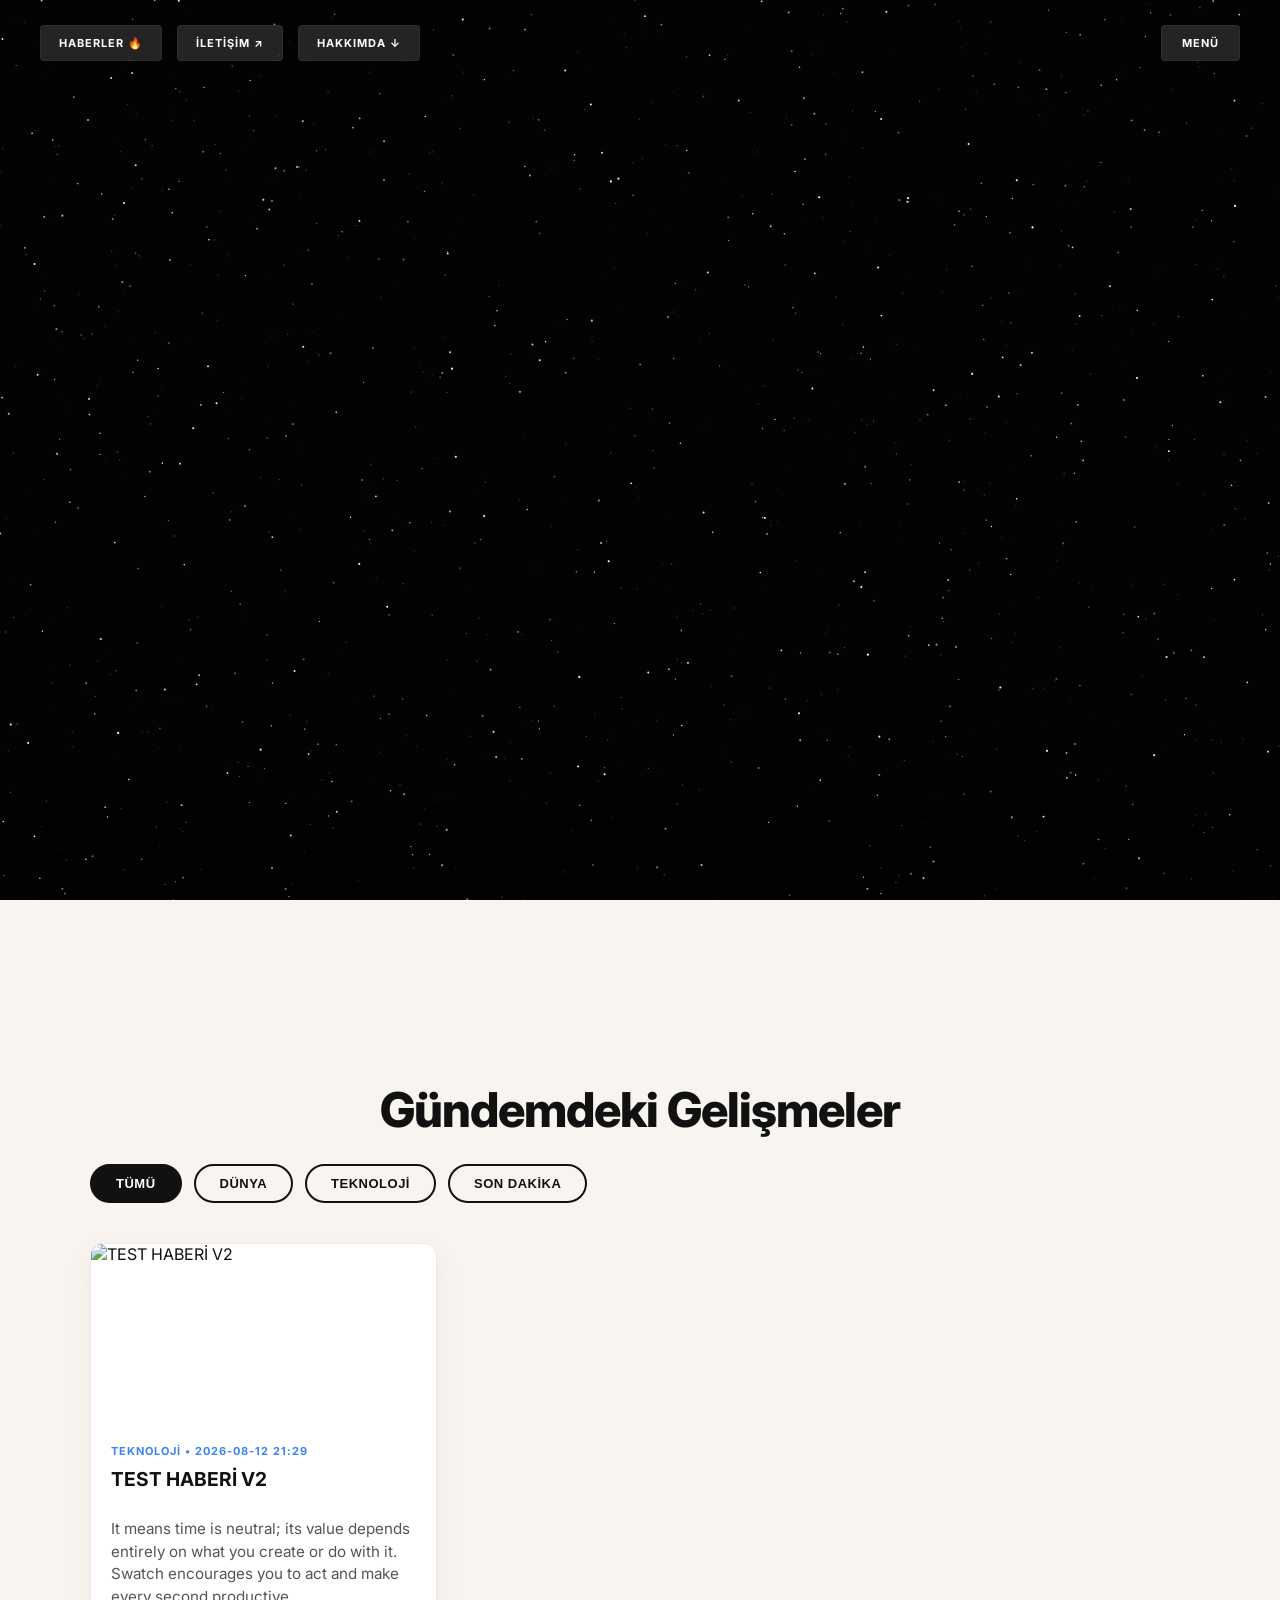
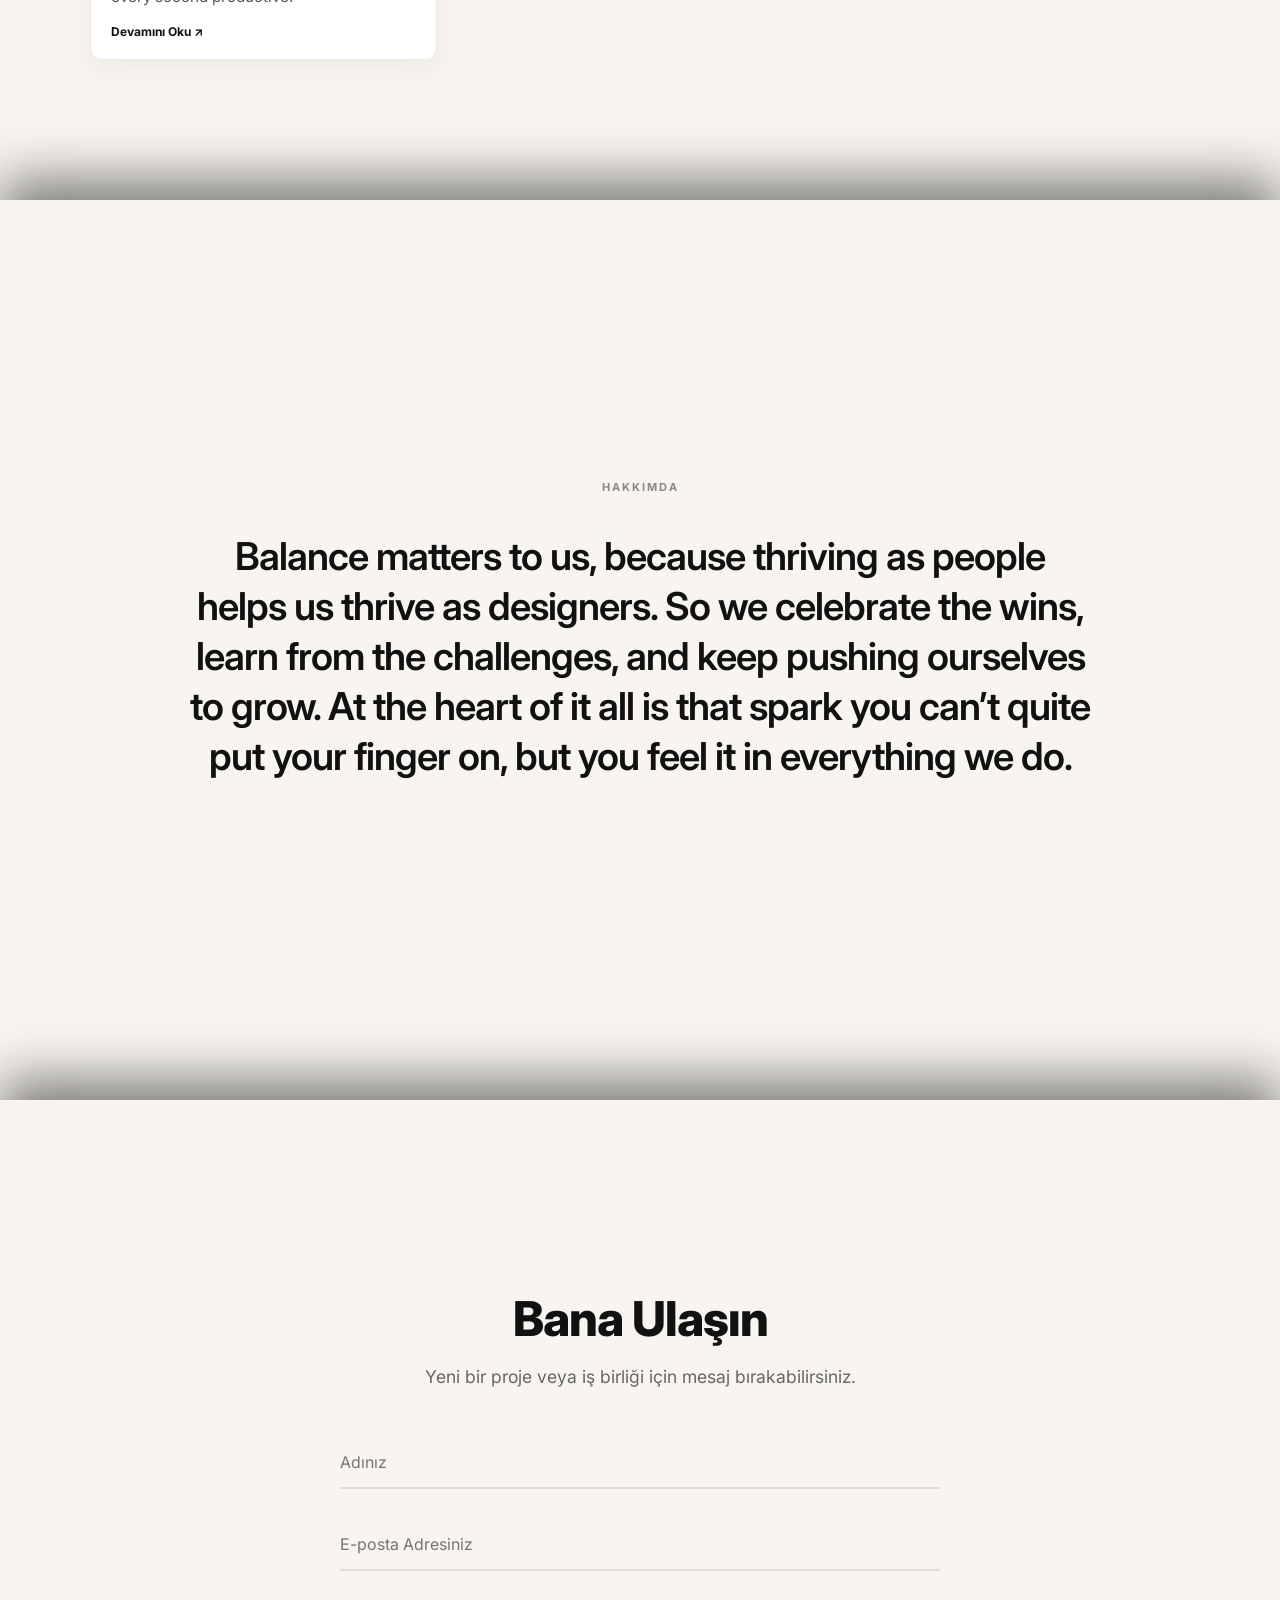
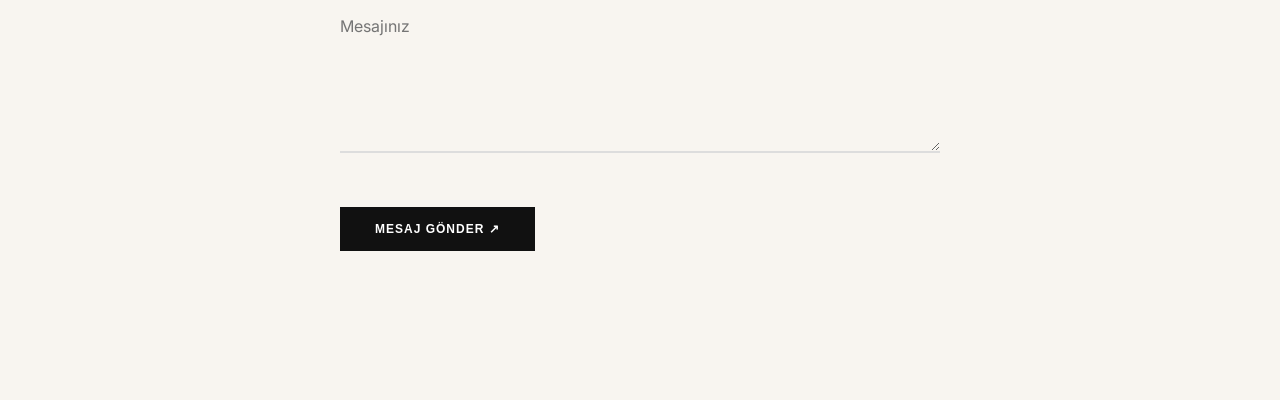
==== index.html @ 40618ddd "Telif hakki korumasi icin haber gosterimi snippet modeline cevrildi, AI kaldirildi." ====
<!DOCTYPE html>
<html lang="tr">
<link rel="icon" type="image/png" href="favicon.png">


<head>
<!-- Google tag (gtag.js) -->
<script async src="https://www.googletagmanager.com/gtag/js?id=G-9P40G1ZW92"></script>
<script>
  window.dataLayer = window.dataLayer || [];
  function gtag(){dataLayer.push(arguments);}
  gtag('js', new Date());

  gtag('config', 'G-9P40G1ZW92');
</script>
    <meta charset="UTF-8">
    <meta name="viewport" content="width=device-width, initial-scale=1.0">
    <title>Yusuf Emir - Web Geliştirici</title>
    <link rel="stylesheet" href="style.css">
</head>

<body>
    <header class="main-header">
        <div class="header-left">
            <a href="#news" class="header-btn">HABERLER 🔥</a>
            <a href="#contact" class="header-btn">İLETİŞİM ↗</a>
            <a href="#about" class="header-btn">HAKKIMDA ↓</a>
        </div>
        <div class="header-right">
            <div class="menu-card">
                <span>MENÜ</span>

            </div>
        </div>
    </header>


    <section class="hero-spacer"></section>


    <section class="cream-screen" id="news">
        <div class="news-container">
            <h2 class="section-title">Gündemdeki Gelişmeler</h2>
            
            <div class="category-filters" id="categoryFilters">
                <button class="cat-btn active" data-cat="Tümü">Tümü</button>
                <button class="cat-btn" data-cat="Dünya">Dünya</button>
                <button class="cat-btn" data-cat="Teknoloji">Teknoloji</button>
                <button class="cat-btn" data-cat="Son dakika">Son dakika</button>
            </div>

            <div id="newsGrid" class="news-grid">
                <!-- Haberler Dinamik Olarak news.json İçinden Yüklenecek -->
            </div>
        </div>
    </section>


    <section class="cream-screen" id="about">
        <div class="about-container">
            <span class="about-label">HAKKIMDA</span>
            <p class="about-text">
                Balance matters to us, because thriving as people helps us thrive as designers.
                So we celebrate the wins, learn from the challenges, and keep pushing ourselves to grow.
                At the heart of it all is that spark you can’t quite put your finger on,
                but you feel it in everything we do.
            </p>
        </div>
    </section>


    <section class="cream-screen" id="contact">
        <div class="contact-container">
            <h2 class="section-title">Bana Ulaşın</h2>
            <p class="section-subtitle">Yeni bir proje veya iş birliği için mesaj bırakabilirsiniz.</p>

            <form action="https://formspree.io/f/xlgawvkw" method="POST" class="contact-form">
                <div class="form-group">
                    <input type="text" name="name" required placeholder="Adınız">
                </div>
                <div class="form-group">
                    <input type="email" name="email" required placeholder="E-posta Adresiniz">
                </div>
                <div class="form-group">
                    <textarea name="message" required placeholder="Mesajınız"></textarea>
                </div>
                <button type="submit" class="submit-btn">MESAJ GÖNDER ↗</button>
            </form>
        </div>
    </section>


    <canvas id="particleCanvas"></canvas>
    <script src="script.js"></script>
</body>

</html>
---- style.css ----
@import url('https://fonts.googleapis.com/css2?family=Inter:wght@300;400;500;600;700&display=swap');

html {
    scroll-behavior: smooth;
}

body {
    margin: 0;
    background: #030303;
    font-family: 'Inter', sans-serif;
    color: #fff;
    overflow-x: hidden;
}

#particleCanvas {
    position: fixed;
    top: 0;
    left: 0;
    width: 100vw;
    height: 100vh;
    z-index: -1;
    pointer-events: none;
}


.main-header {
    position: fixed;
    top: 25px;
    left: 0;
    width: 100%;
    display: flex;
    justify-content: space-between;
    align-items: flex-start;
    padding: 0 40px;
    box-sizing: border-box;
    z-index: 1000;
}

.header-left,
.header-right {
    display: flex;
    gap: 15px;
}

.header-btn,
.menu-card {
    background: rgba(45, 45, 45, 0.8);

    backdrop-filter: blur(8px);
    -webkit-backdrop-filter: blur(8px);
    color: #ffffff;
    text-decoration: none;
    font-size: 11px;
    font-weight: 700;
    letter-spacing: 1px;
    padding: 10px 18px;
    border-radius: 4px;

    transition: all 0.3s ease;
    display: flex;
    align-items: center;
    border: 1px solid rgba(255, 255, 255, 0.05);
}

.header-btn:hover,
.menu-card:hover {
    background: rgba(65, 65, 65, 0.9);
    transform: translateY(-2px);
}

.menu-card {
    padding: 10px 20px;
    gap: 15px;
    cursor: pointer;
}

.menu-line {
    width: 30px;
    height: 1px;
    background: rgba(255, 255, 255, 0.3);
}

.logo-text {
    font-weight: 900;
    letter-spacing: 0;
}


@media (max-width: 768px) {
    .main-header {
        padding: 0 20px;
        top: 15px;
    }

    .header-btn {
        padding: 8px 12px;
        font-size: 10px;
    }

    .menu-card {
        padding: 8px 15px;
    }

    .menu-line {
        width: 15px;
    }
}


.hero-spacer {
    height: 100vh;

    width: 100%;
    pointer-events: none;

}

.cream-screen {
    background: #f8f5f0;

    min-height: 100vh;
    width: 100%;
    position: relative;
    z-index: 10;

    box-shadow: 0 -20px 50px rgba(0, 0, 0, 0.5);

    padding: 120px 50px;
    box-sizing: border-box;
    color: #111;
    display: flex;
    flex-direction: column;
    justify-content: center;
    align-items: center;
    text-align: center;
}


.about-container {
    max-width: 900px;
}

.about-label {
    display: block;
    font-size: 11px;
    font-weight: 700;
    letter-spacing: 2px;
    color: #888;
    margin-bottom: 30px;
}

.about-text {
    font-size: 2.4rem;
    font-weight: 600;
    line-height: 1.3;
    color: #111;
    letter-spacing: -1px;
}

.contact-container {
    width: 100%;
    max-width: 600px;
}

.section-title {
    font-size: 3rem;
    font-weight: 800;
    margin-bottom: 10px;
    letter-spacing: -1px;
}

.section-subtitle {
    font-size: 1.1rem;
    color: #666;
    margin-bottom: 50px;
}

.contact-form {
    display: flex;
    flex-direction: column;
    gap: 30px;
}

.form-group {
    width: 100%;
}

.contact-form input,
.contact-form textarea {
    width: 100%;
    padding: 15px 0;
    background: transparent;
    border: none;
    border-bottom: 2px solid #ddd;
    font-family: inherit;
    font-size: 1rem;
    color: #111;
    outline: none;
    transition: border-color 0.3s ease;
}

.contact-form input:focus,
.contact-form textarea:focus {
    border-bottom-color: #3b82f6;
}

.contact-form textarea {
    min-height: 120px;
    resize: vertical;
}

.submit-btn {
    align-self: flex-start;
    background: #111;
    color: #fff;
    border: none;
    padding: 15px 35px;
    font-size: 12px;
    font-weight: 700;
    letter-spacing: 1px;
    cursor: pointer;
    transition: all 0.3s ease;
    margin-top: 20px;
}

.submit-btn:hover {
    background: #3b82f6;
    transform: translateY(-3px);
    box-shadow: 0 10px 20px rgba(59, 130, 246, 0.2);
}

/* Haberler Alanı Stilleri */
.news-container {
    width: 100%;
    max-width: 1100px;
    margin: 0 auto;
}

/* Kategori Filtreleri */
.category-filters {
    display: flex;
    gap: 12px;
    margin-top: 25px;
    flex-wrap: wrap;
}

.cat-btn {
    background: transparent;
    border: 2px solid #111;
    color: #111;
    padding: 10px 24px;
    border-radius: 30px;
    font-size: 13px;
    font-weight: 700;
    cursor: pointer;
    transition: all 0.3s ease;
    text-transform: uppercase;
    letter-spacing: 0.5px;
}

.cat-btn:hover,
.cat-btn.active {
    background: #111;
    color: #fff;
}

.news-grid {
    display: grid;
    grid-template-columns: repeat(auto-fill, minmax(300px, 1fr));
    gap: 30px;
    margin-top: 40px;
    text-align: left;
}

.news-card {
    background: #ffffff;
    border-radius: 12px;
    overflow: hidden;
    box-shadow: 0 10px 30px rgba(0,0,0,0.05);
    transition: transform 0.3s ease, box-shadow 0.3s ease;
    cursor: pointer;
    display: flex;
    flex-direction: column;
    border: 1px solid #eaeaea;
}

.news-card:hover {
    transform: translateY(-5px);
    box-shadow: 0 15px 35px rgba(0,0,0,0.1);
}

.news-image {
    width: 100%;
    height: 180px;
    object-fit: cover;
}

.news-body {
    padding: 20px;
    display: flex;
    flex-direction: column;
    flex-grow: 1;
}

.news-date {
    font-size: 11px;
    color: #3b82f6;
    font-weight: 700;
    margin-bottom: 8px;
    text-transform: uppercase;
    letter-spacing: 1px;
}

.news-title {
    font-size: 1.2rem;
    font-weight: 700;
    color: #111;
    margin: 0 0 10px 0;
    line-height: 1.4;
}

.news-summary {
    font-size: 0.95rem;
    color: #555;
    line-height: 1.5;
    margin-bottom: 15px;
    flex-grow: 1;
}

.news-read-more {
    font-size: 12px;
    font-weight: 700;
    color: #111;
    text-decoration: none;
    display: inline-flex;
    align-items: center;
    gap: 5px;
}

/* Modal Stilleri */
.news-modal {
    display: none;
    position: fixed;
    z-index: 2000;
    left: 0;
    top: 0;
    width: 100%;
    height: 100%;
    background-color: rgba(0,0,0,0.7);
    backdrop-filter: blur(5px);
    justify-content: center;
    align-items: center;
    padding: 20px;
    box-sizing: border-box;
}

.news-modal-content {
    background: #fff;
    border-radius: 16px;
    max-width: 700px;
    width: 100%;
    max-height: 90vh;
    overflow-y: auto;
    position: relative;
    box-shadow: 0 25px 50px rgba(0,0,0,0.25);
    color: #111;
    text-align: left;
}

.close-modal {
    position: absolute;
    top: 15px;
    right: 20px;
    font-size: 28px;
    font-weight: bold;
    color: #fff;
    background: rgba(0,0,0,0.5);
    width: 36px;
    height: 36px;
    border-radius: 50%;
    display: flex;
    align-items: center;
    justify-content: center;
    cursor: pointer;
    z-index: 10;
    transition: background 0.2s ease;
}

.close-modal:hover {
    background: rgba(0,0,0,0.8);
}

.modal-img {
    width: 100%;
    height: 300px;
    object-fit: cover;
}

.modal-body {
    padding: 30px;
}

.modal-title {
    font-size: 1.8rem;
    font-weight: 800;
    margin: 10px 0 20px 0;
    line-height: 1.3;
}

.modal-text {
    font-size: 1.05rem;
    line-height: 1.7;
    color: #333;
    white-space: pre-line;
}

@media (max-width: 768px) {
    .section-title {
        font-size: 2rem;
    }

    .cream-screen {
        padding: 60px 25px;
    }
    
    .news-grid {
        grid-template-columns: 1fr;
    }
}
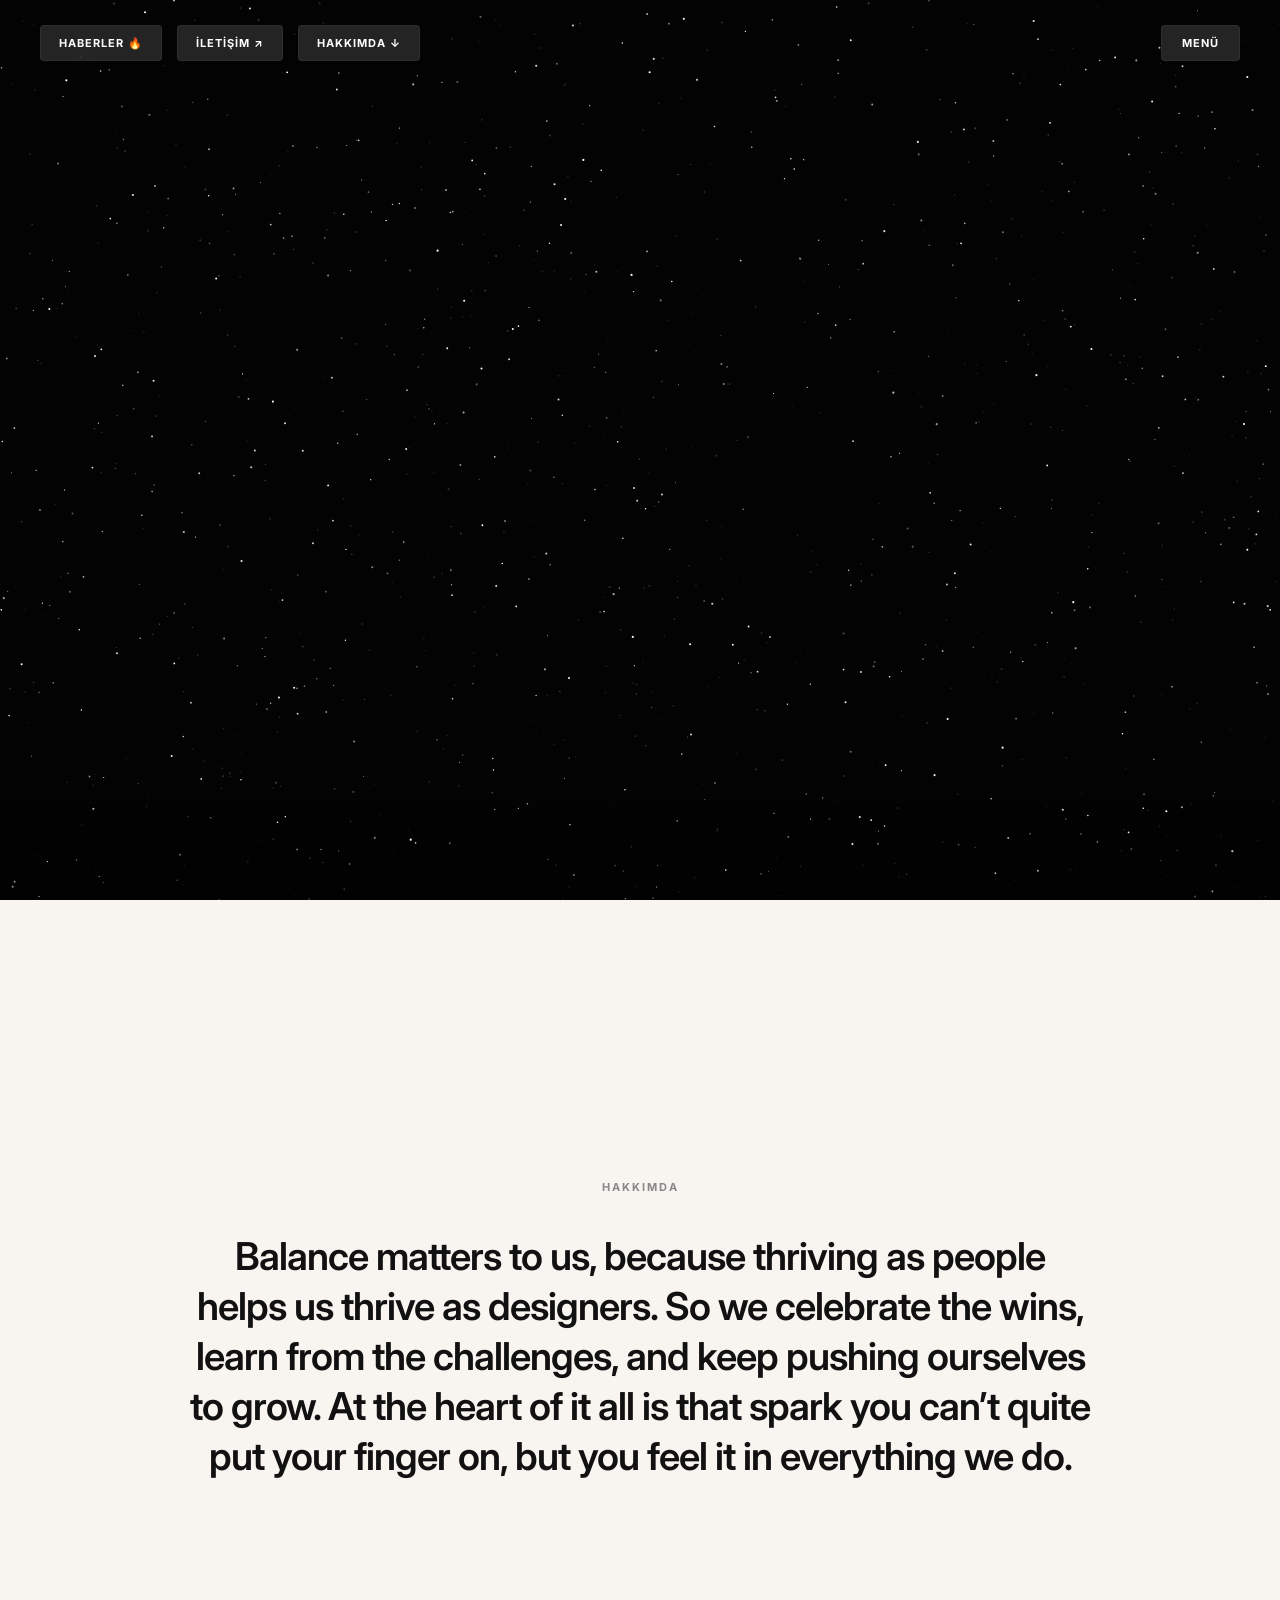
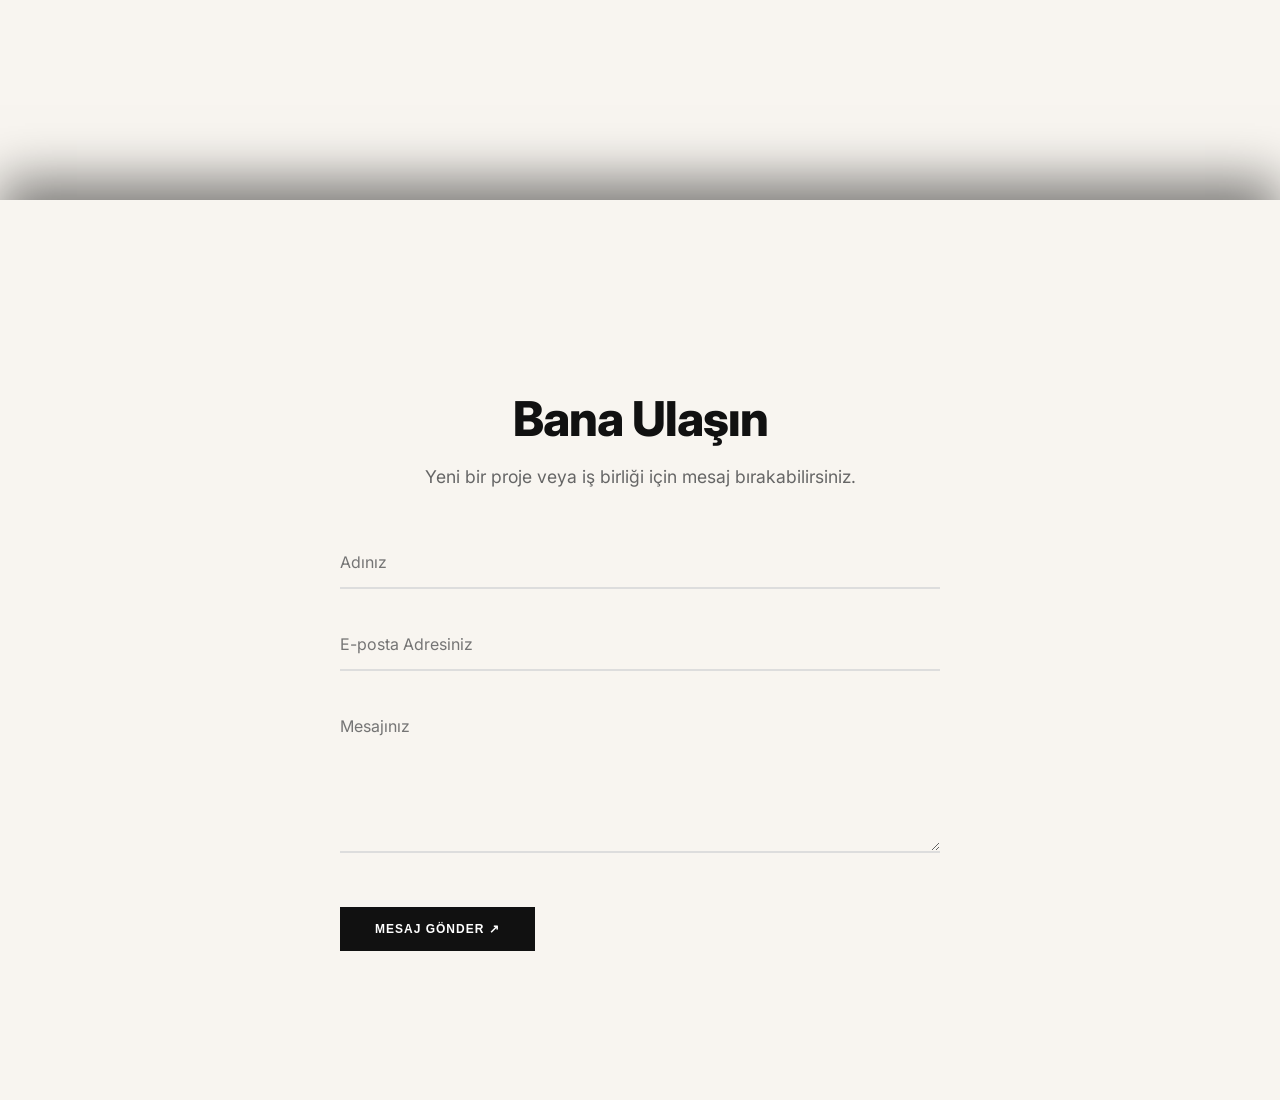
==== commit 4c0c2d39: "Haberler sekmesi ayri bir HTML sayfasina (haberler.html) tasindi" ====
--- a/index.html
+++ b/index.html
@@ -22,7 +22,7 @@
 <body>
     <header class="main-header">
         <div class="header-left">
-            <a href="#news" class="header-btn">HABERLER 🔥</a>
+            <a href="haberler.html" class="header-btn">HABERLER 🔥</a>
             <a href="#contact" class="header-btn">İLETİŞİM ↗</a>
             <a href="#about" class="header-btn">HAKKIMDA ↓</a>
         </div>
@@ -37,23 +37,6 @@
 
     <section class="hero-spacer"></section>
 
-
-    <section class="cream-screen" id="news">
-        <div class="news-container">
-            <h2 class="section-title">Gündemdeki Gelişmeler</h2>
-            
-            <div class="category-filters" id="categoryFilters">
-                <button class="cat-btn active" data-cat="Tümü">Tümü</button>
-                <button class="cat-btn" data-cat="Dünya">Dünya</button>
-                <button class="cat-btn" data-cat="Teknoloji">Teknoloji</button>
-                <button class="cat-btn" data-cat="Son dakika">Son dakika</button>
-            </div>
-
-            <div id="newsGrid" class="news-grid">
-                <!-- Haberler Dinamik Olarak news.json İçinden Yüklenecek -->
-            </div>
-        </div>
-    </section>
 
 
     <section class="cream-screen" id="about">
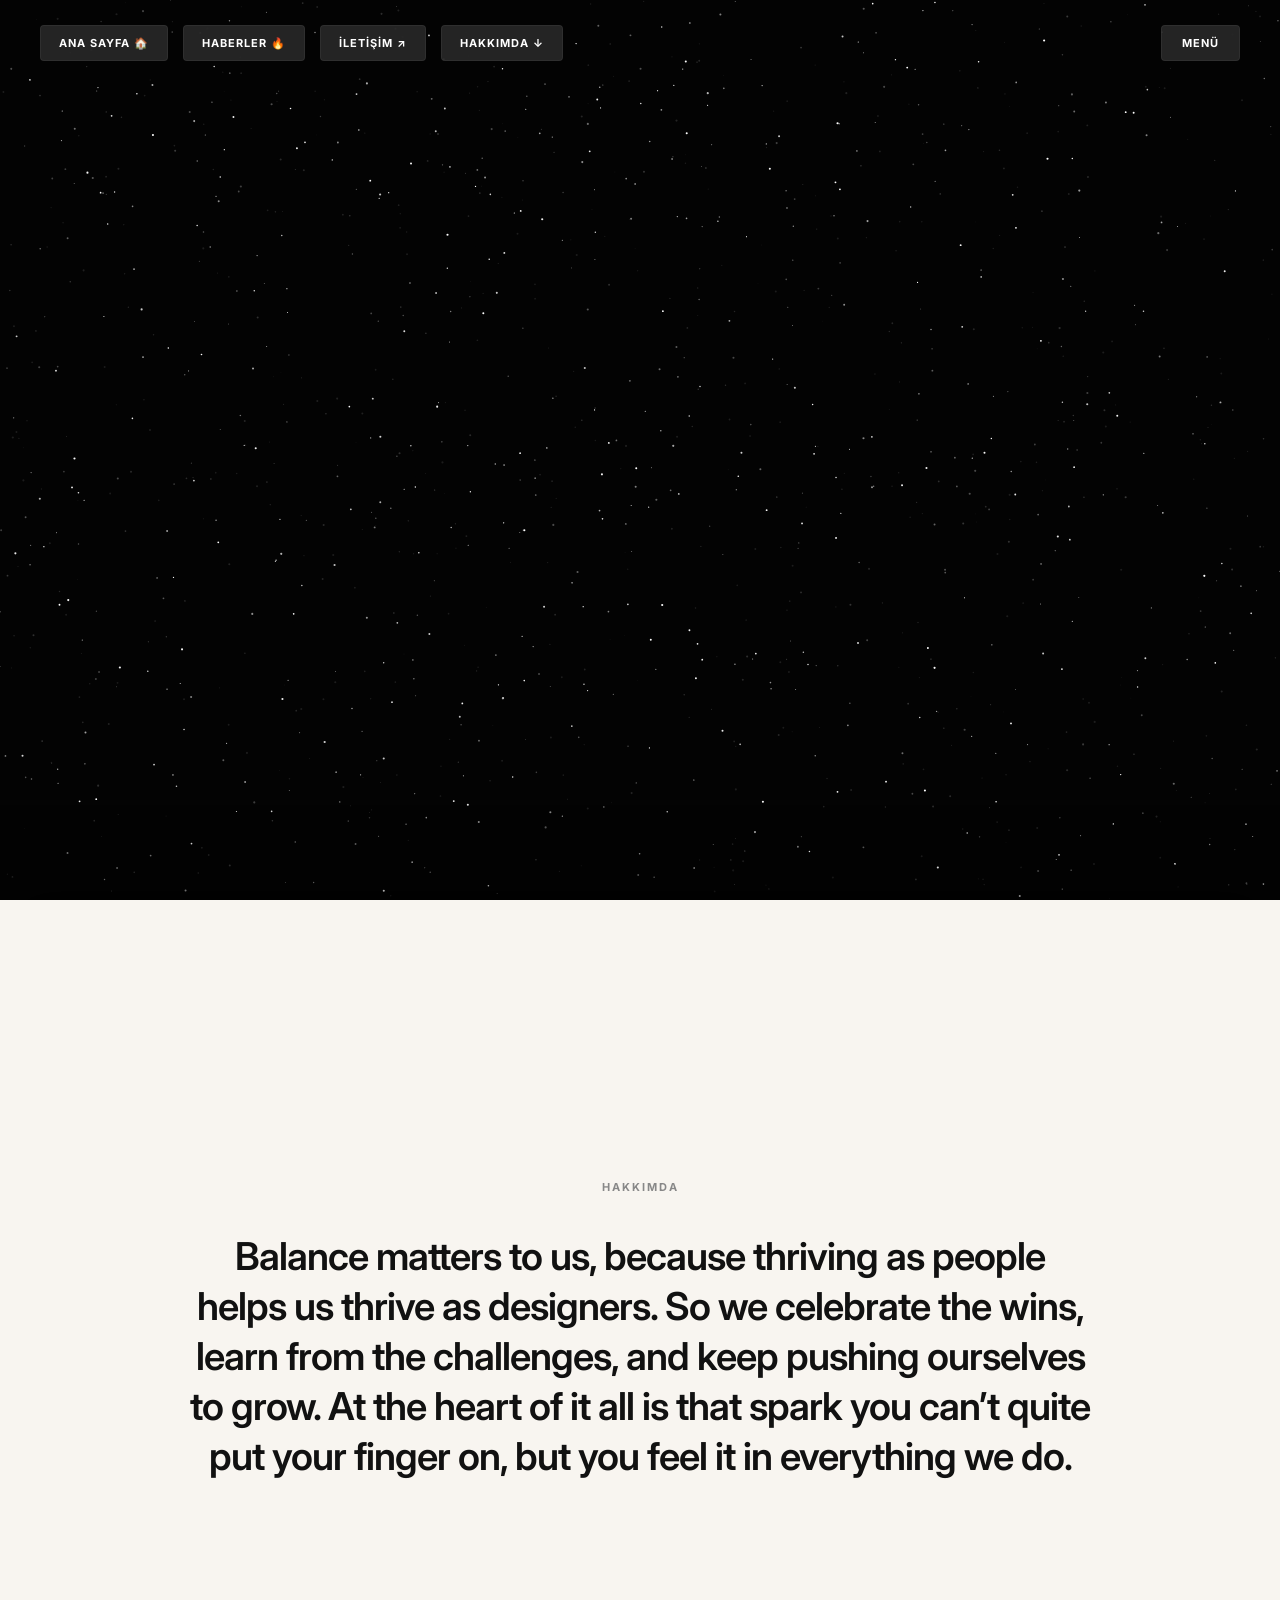
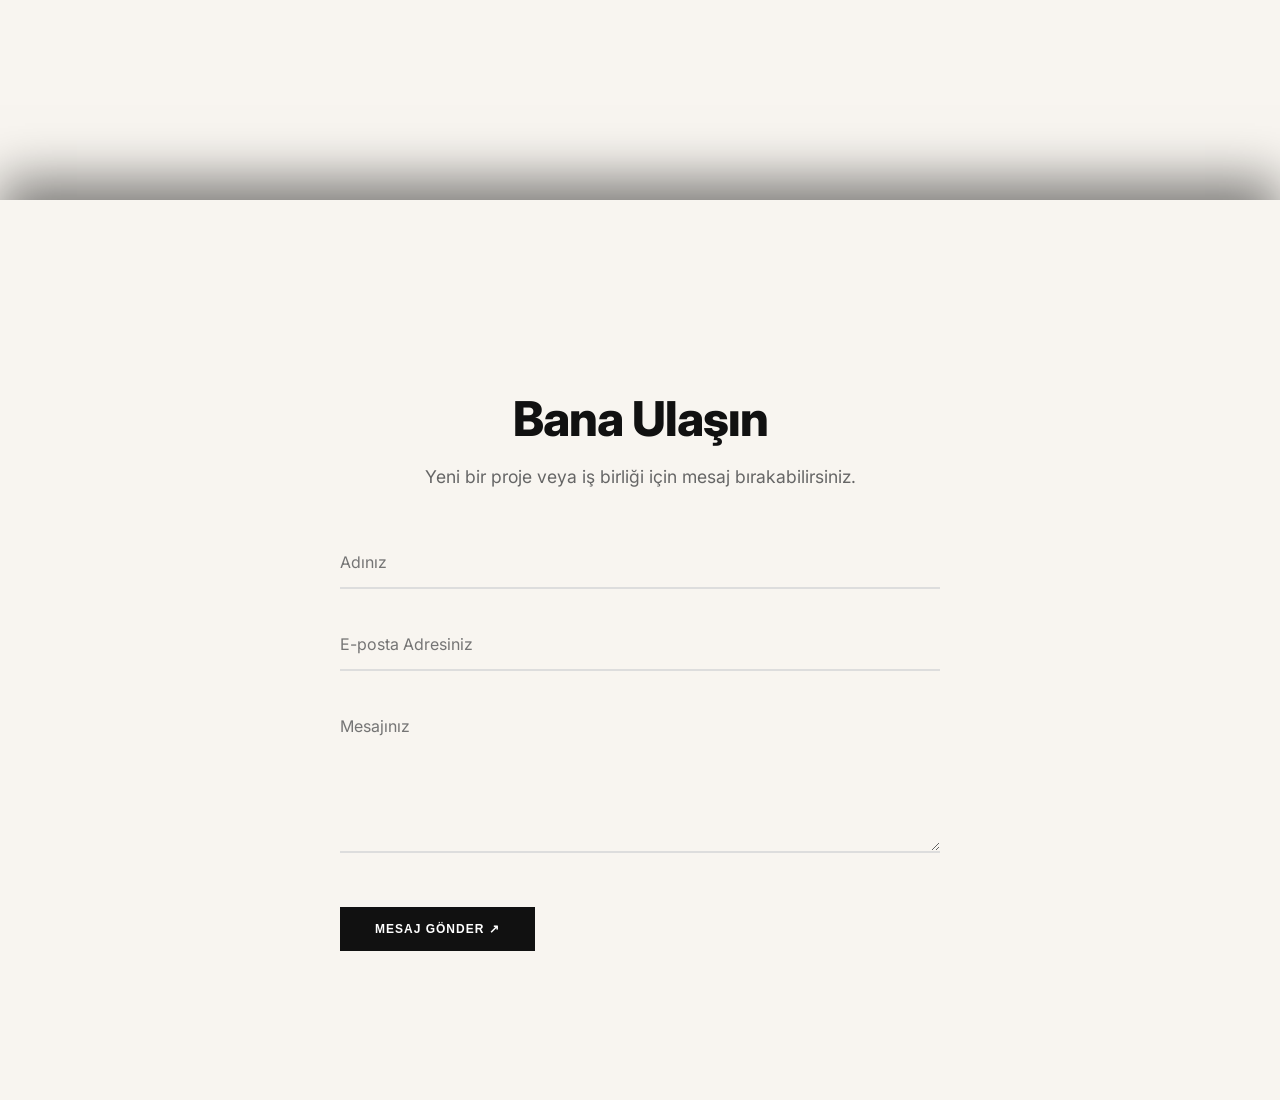
==== commit 5b18b774: "Her iki sayfaya da (Ana Sayfa ve Haberler) tam menu eklendi, boylece menuler ayni kalacak" ====
--- a/index.html
+++ b/index.html
@@ -22,6 +22,7 @@
 <body>
     <header class="main-header">
         <div class="header-left">
+            <a href="index.html" class="header-btn">ANA SAYFA 🏠</a>
             <a href="haberler.html" class="header-btn">HABERLER 🔥</a>
             <a href="#contact" class="header-btn">İLETİŞİM ↗</a>
             <a href="#about" class="header-btn">HAKKIMDA ↓</a>
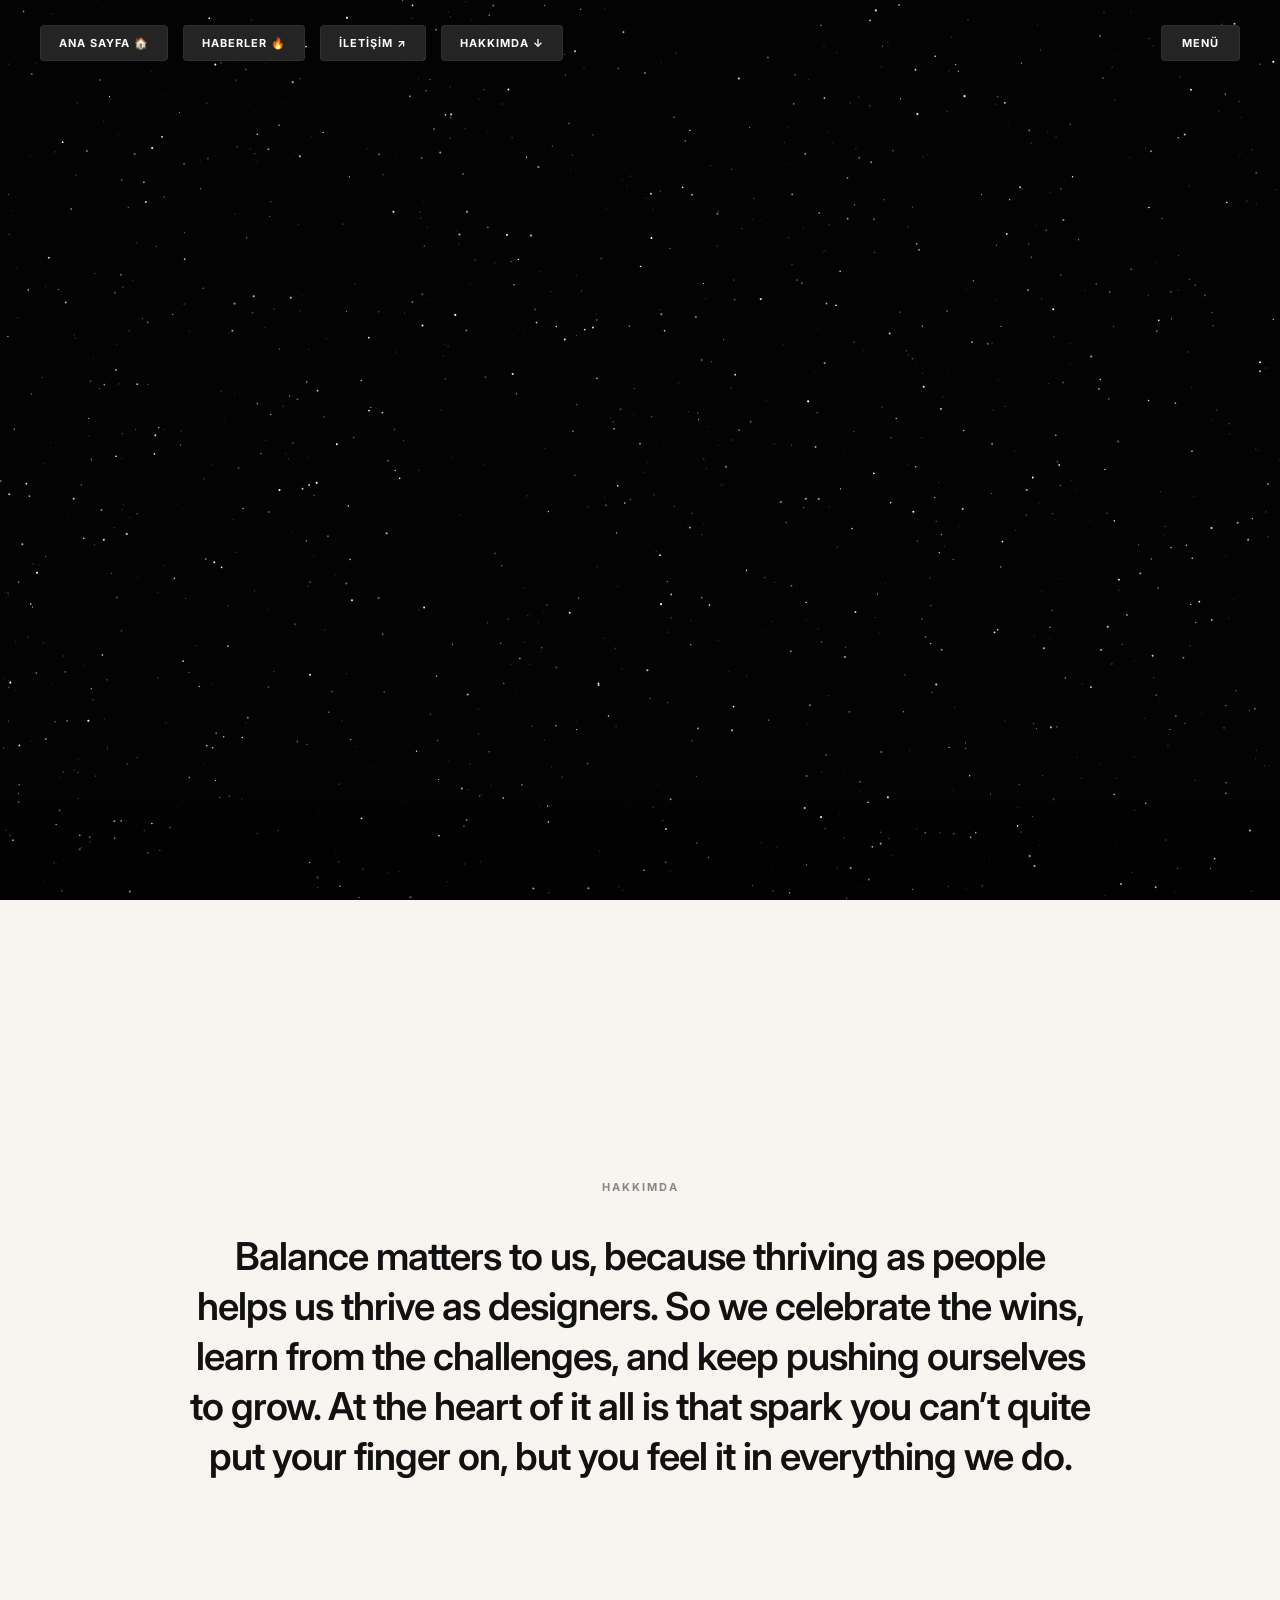
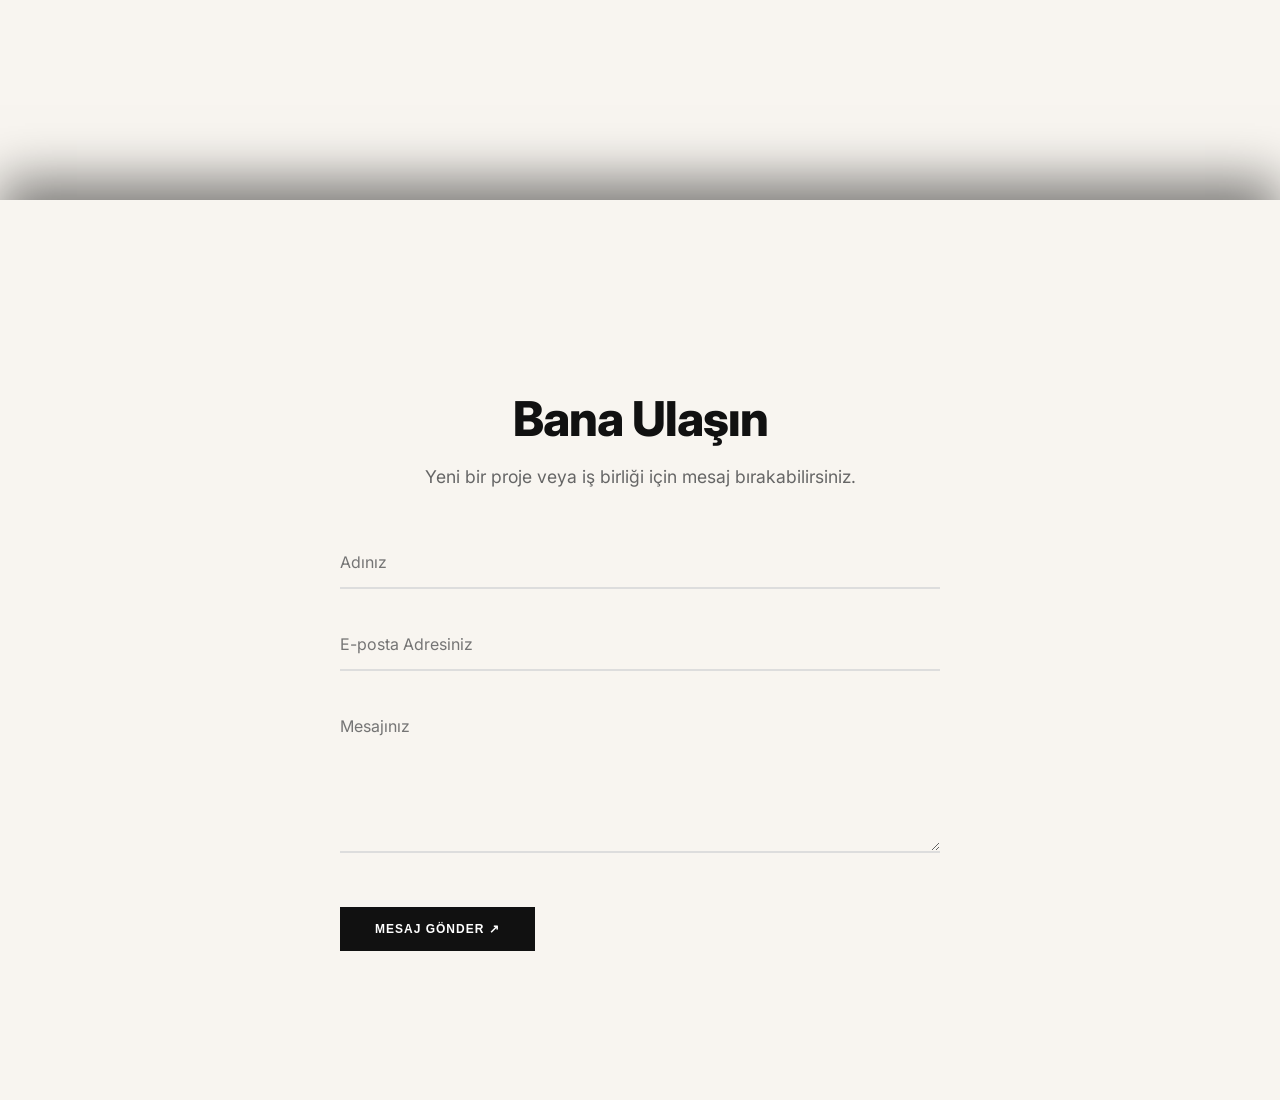
==== commit d9e15cd4: "Sekme ismi 'Haberler' olarak duzeltildi ve linklerden .html kaldirildi" ====
--- a/index.html
+++ b/index.html
@@ -23,7 +23,7 @@
     <header class="main-header">
         <div class="header-left">
             <a href="index.html" class="header-btn">ANA SAYFA 🏠</a>
-            <a href="haberler.html" class="header-btn">HABERLER 🔥</a>
+            <a href="haberler" class="header-btn">HABERLER 🔥</a>
             <a href="#contact" class="header-btn">İLETİŞİM ↗</a>
             <a href="#about" class="header-btn">HAKKIMDA ↓</a>
         </div>
--- a/style.css
+++ b/style.css
@@ -24,7 +24,7 @@
 
 
 .main-header {
-    position: fixed;
+    position: absolute;
     top: 25px;
     left: 0;
     width: 100%;
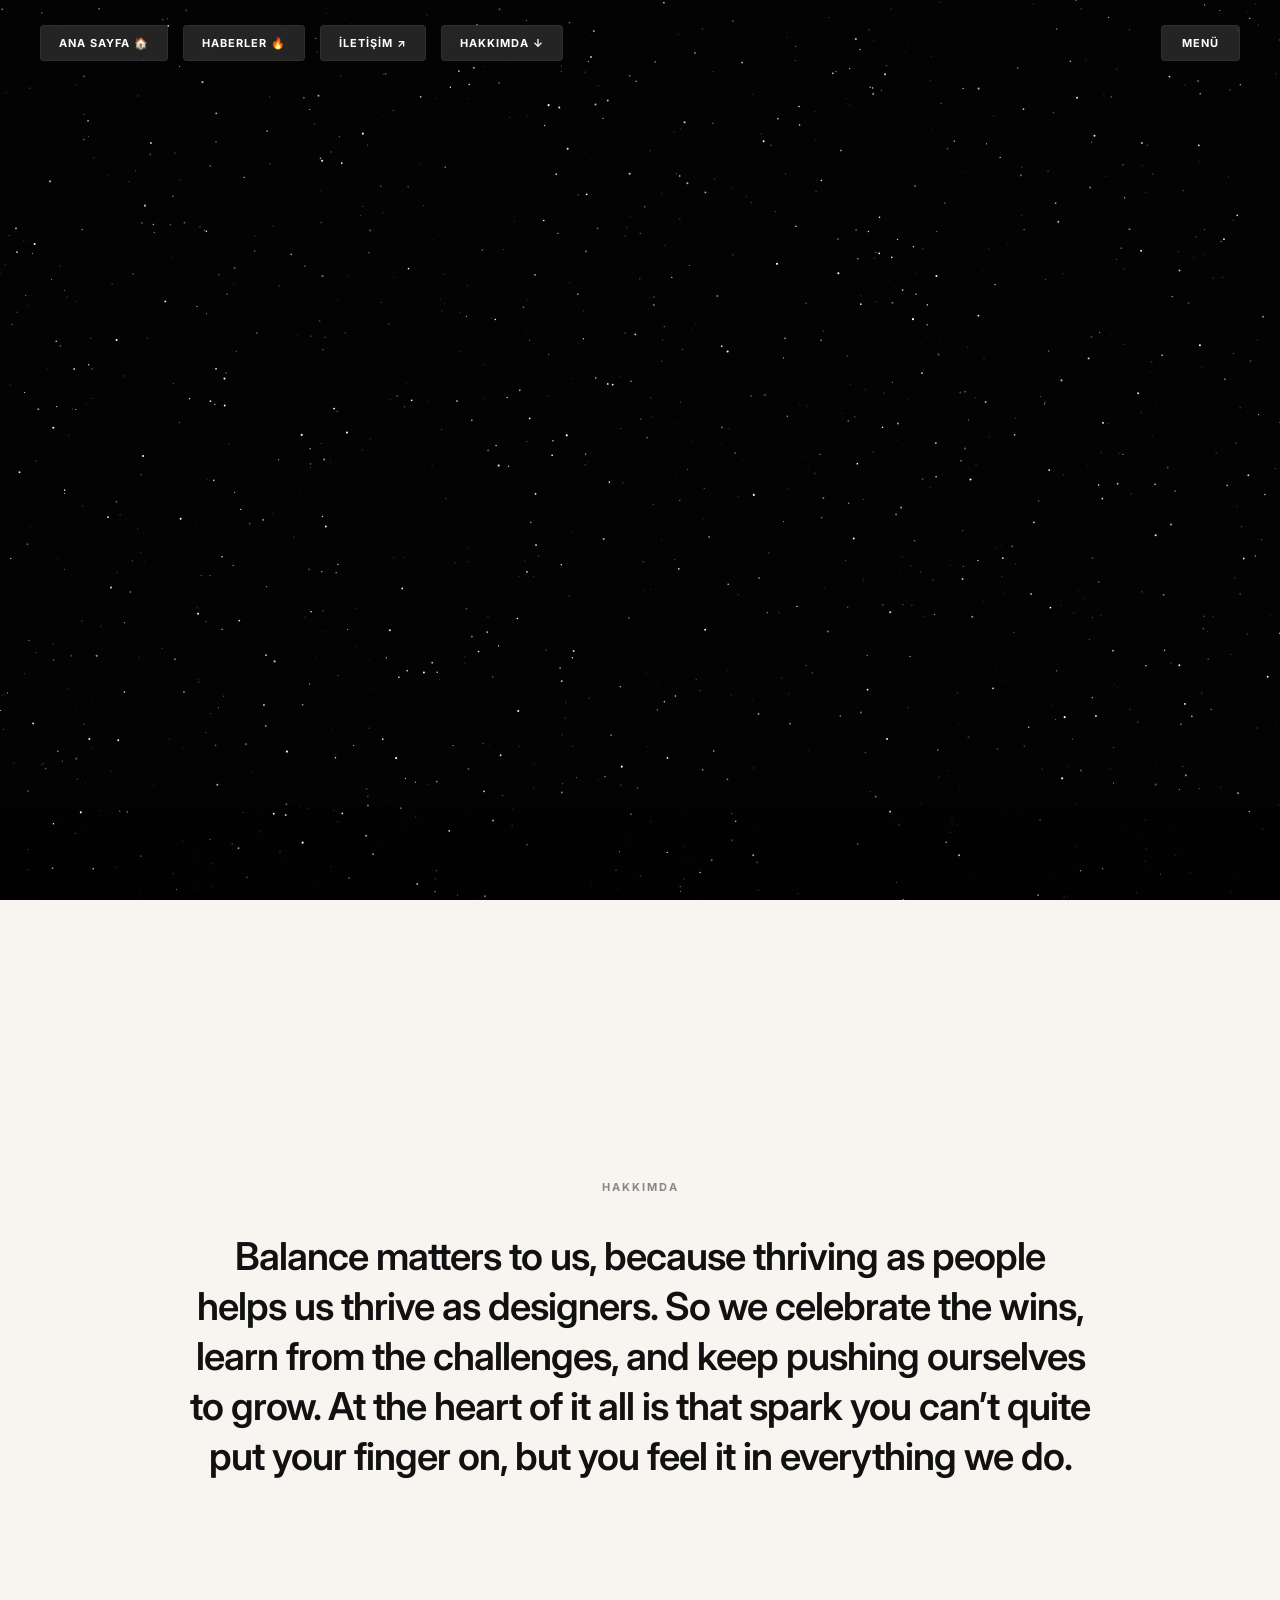
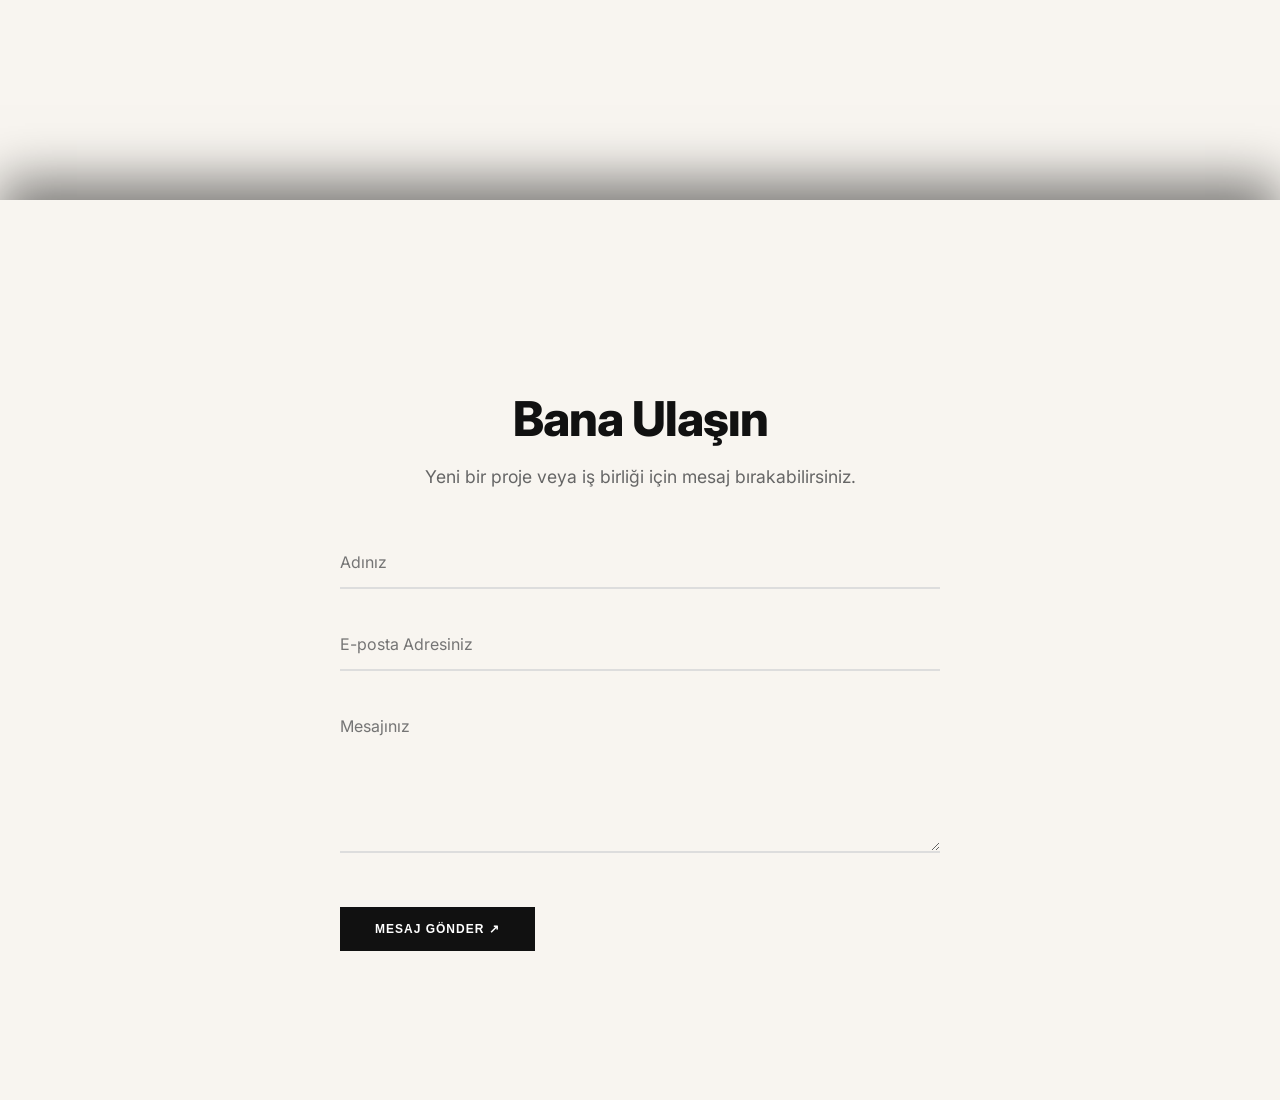
==== commit b56b75cf: "Ana sayfa linki sadelestirildi (href=/), Haberler sayfasinin menusu sadece ev ikonu olacak sekilde d" ====
--- a/index.html
+++ b/index.html
@@ -22,7 +22,7 @@
 <body>
     <header class="main-header">
         <div class="header-left">
-            <a href="index.html" class="header-btn">ANA SAYFA 🏠</a>
+            <a href="/" class="header-btn">ANA SAYFA 🏠</a>
             <a href="haberler" class="header-btn">HABERLER 🔥</a>
             <a href="#contact" class="header-btn">İLETİŞİM ↗</a>
             <a href="#about" class="header-btn">HAKKIMDA ↓</a>
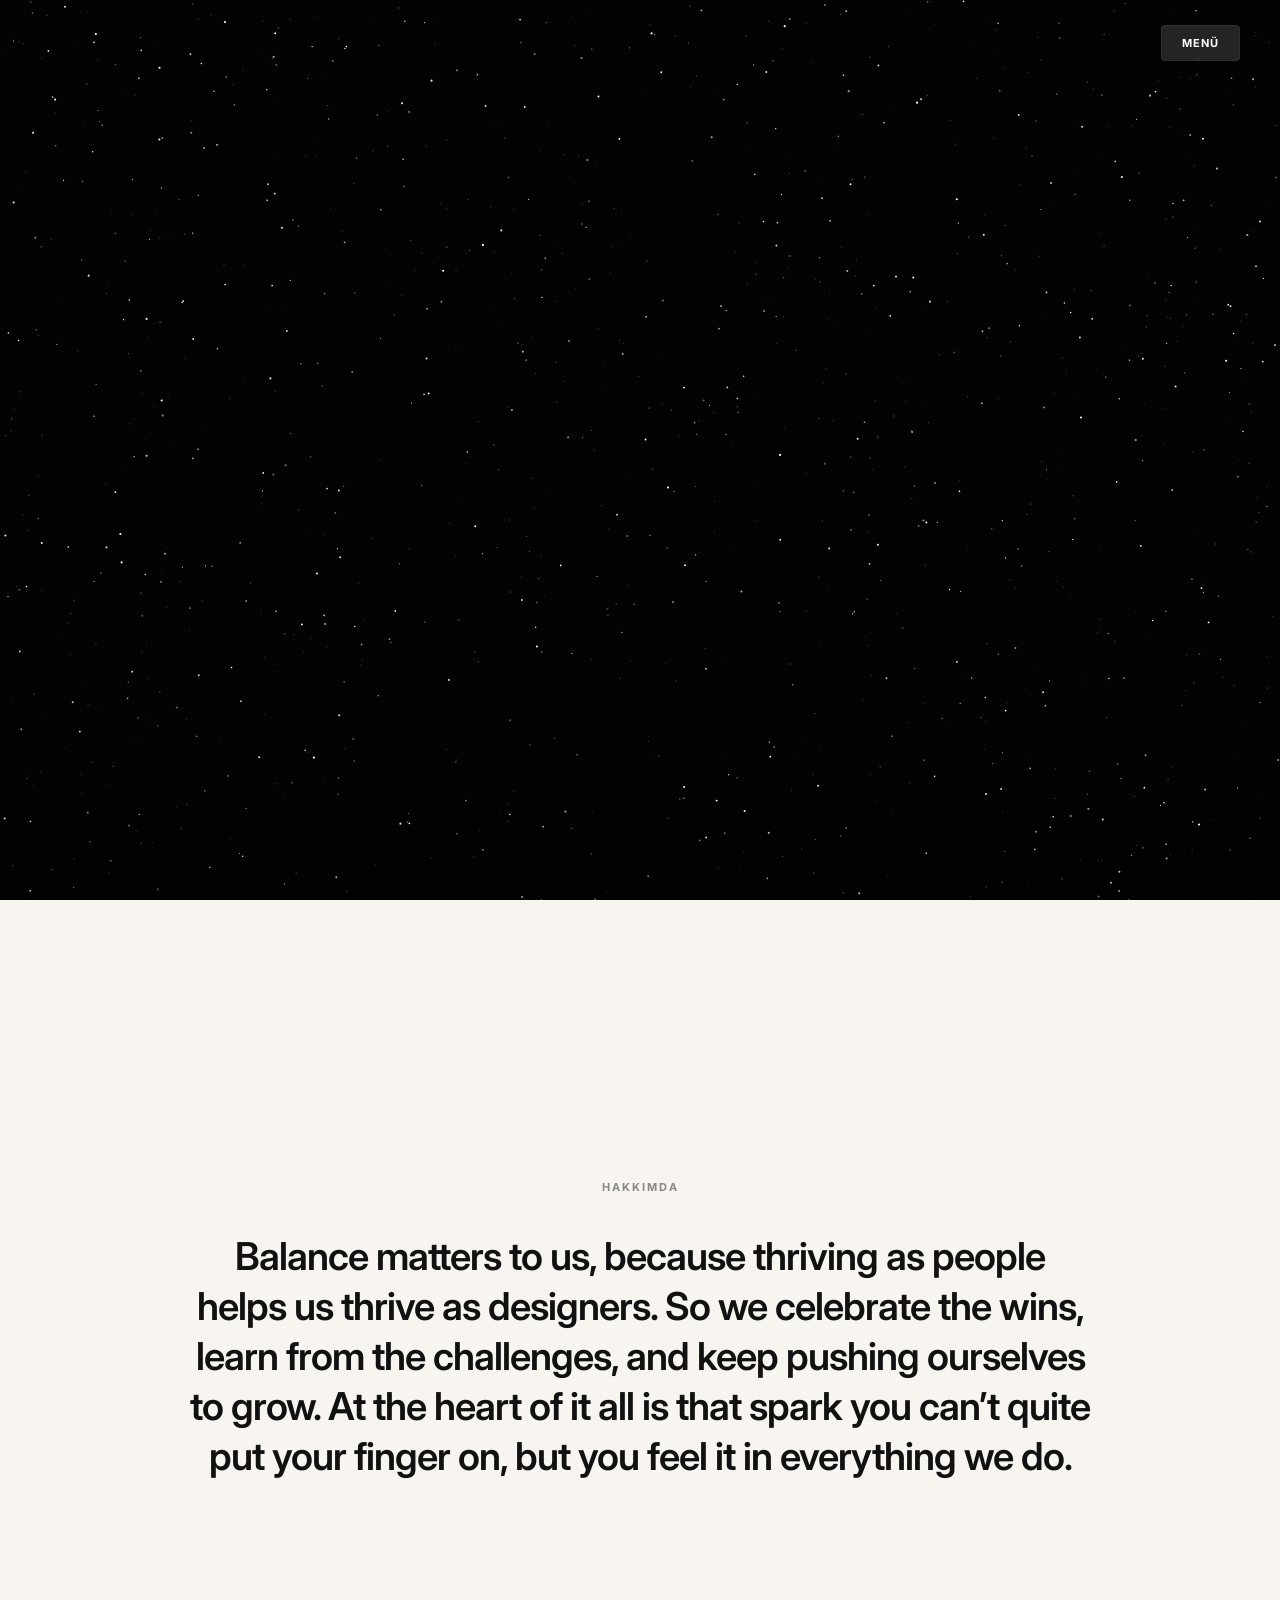
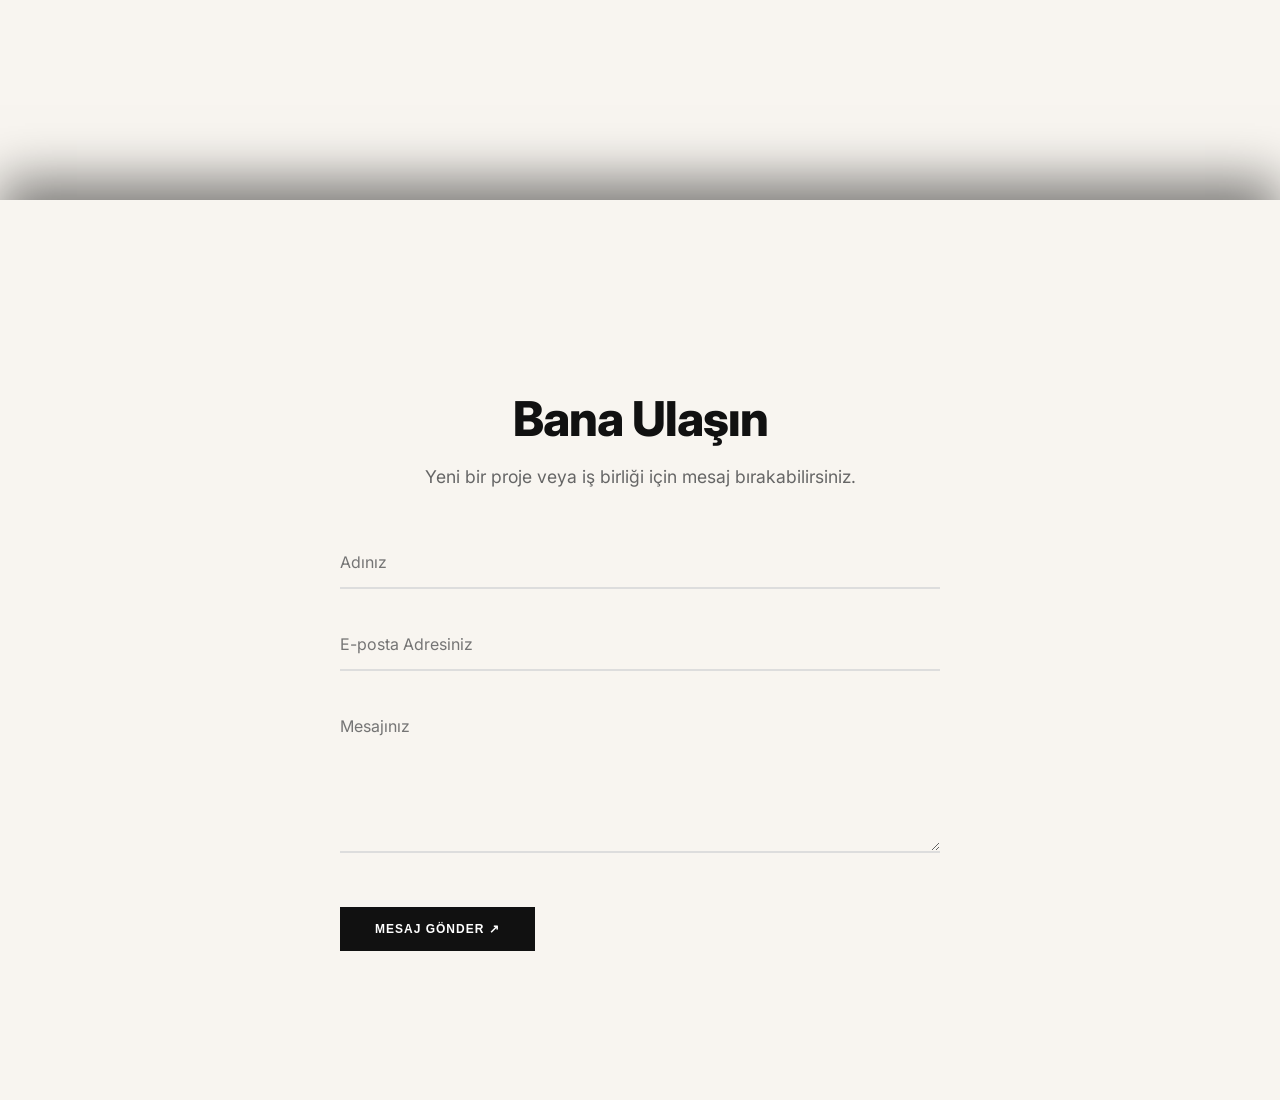
==== commit 5eb2967a: "Ana sayfaya tam ekran acilan MENÜ eklendi, sol linkler ve tum emojiler kaldirildi." ====
--- a/index.html
+++ b/index.html
@@ -22,18 +22,24 @@
 <body>
     <header class="main-header">
         <div class="header-left">
-            <a href="/" class="header-btn">ANA SAYFA 🏠</a>
-            <a href="haberler" class="header-btn">HABERLER 🔥</a>
-            <a href="#contact" class="header-btn">İLETİŞİM ↗</a>
-            <a href="#about" class="header-btn">HAKKIMDA ↓</a>
+            <!-- Ana sayfada sol üst boş -->
         </div>
         <div class="header-right">
-            <div class="menu-card">
+            <div class="menu-card" id="menuToggle">
                 <span>MENÜ</span>
-
             </div>
         </div>
     </header>
+
+    <div class="menu-overlay" id="menuOverlay">
+        <span class="close-menu" id="closeMenu">&times;</span>
+        <div class="menu-links">
+            <a href="/">ANA SAYFA</a>
+            <a href="haberler">HABERLER</a>
+            <a href="#about">HAKKIMDA</a>
+            <a href="#contact">İLETİŞİM</a>
+        </div>
+    </div>
 
 
     <section class="hero-spacer"></section>
--- a/style.css
+++ b/style.css
@@ -68,6 +68,23 @@
     transform: translateY(-2px);
 }
 
+.home-icon-btn {
+    display: flex;
+    align-items: center;
+    justify-content: center;
+    background: transparent;
+    padding: 10px;
+    border-radius: 50%;
+    transition: transform 0.3s ease, background 0.3s ease;
+    cursor: pointer;
+    text-decoration: none;
+}
+
+.home-icon-btn:hover {
+    background: rgba(0, 0, 0, 0.05);
+    transform: translateY(-2px) scale(1.05);
+}
+
 .menu-card {
     padding: 10px 20px;
     gap: 15px;
@@ -83,6 +100,68 @@
 .logo-text {
     font-weight: 900;
     letter-spacing: 0;
+}
+
+/* Tam Ekran Menü (Overlay) Stilleri */
+.menu-overlay {
+    position: fixed;
+    top: 0;
+    left: 0;
+    width: 100vw;
+    height: 100vh;
+    background: rgba(3, 3, 3, 0.95);
+    backdrop-filter: blur(10px);
+    -webkit-backdrop-filter: blur(10px);
+    z-index: 3000;
+    display: flex;
+    flex-direction: column;
+    align-items: center;
+    justify-content: center;
+    opacity: 0;
+    pointer-events: none;
+    transition: opacity 0.3s ease;
+}
+
+.menu-overlay.active {
+    opacity: 1;
+    pointer-events: all;
+}
+
+.close-menu {
+    position: absolute;
+    top: 30px;
+    right: 40px;
+    font-size: 50px;
+    font-weight: 300;
+    color: #fff;
+    cursor: pointer;
+    transition: transform 0.3s ease, color 0.3s ease;
+}
+
+.close-menu:hover {
+    transform: rotate(90deg);
+    color: #3b82f6;
+}
+
+.menu-links {
+    display: flex;
+    flex-direction: column;
+    gap: 40px;
+    text-align: center;
+}
+
+.menu-links a {
+    color: #fff;
+    text-decoration: none;
+    font-size: 2.5rem;
+    font-weight: 800;
+    letter-spacing: 3px;
+    transition: color 0.3s ease, transform 0.3s ease;
+}
+
+.menu-links a:hover {
+    color: #3b82f6;
+    transform: translateY(-3px);
 }
 
 
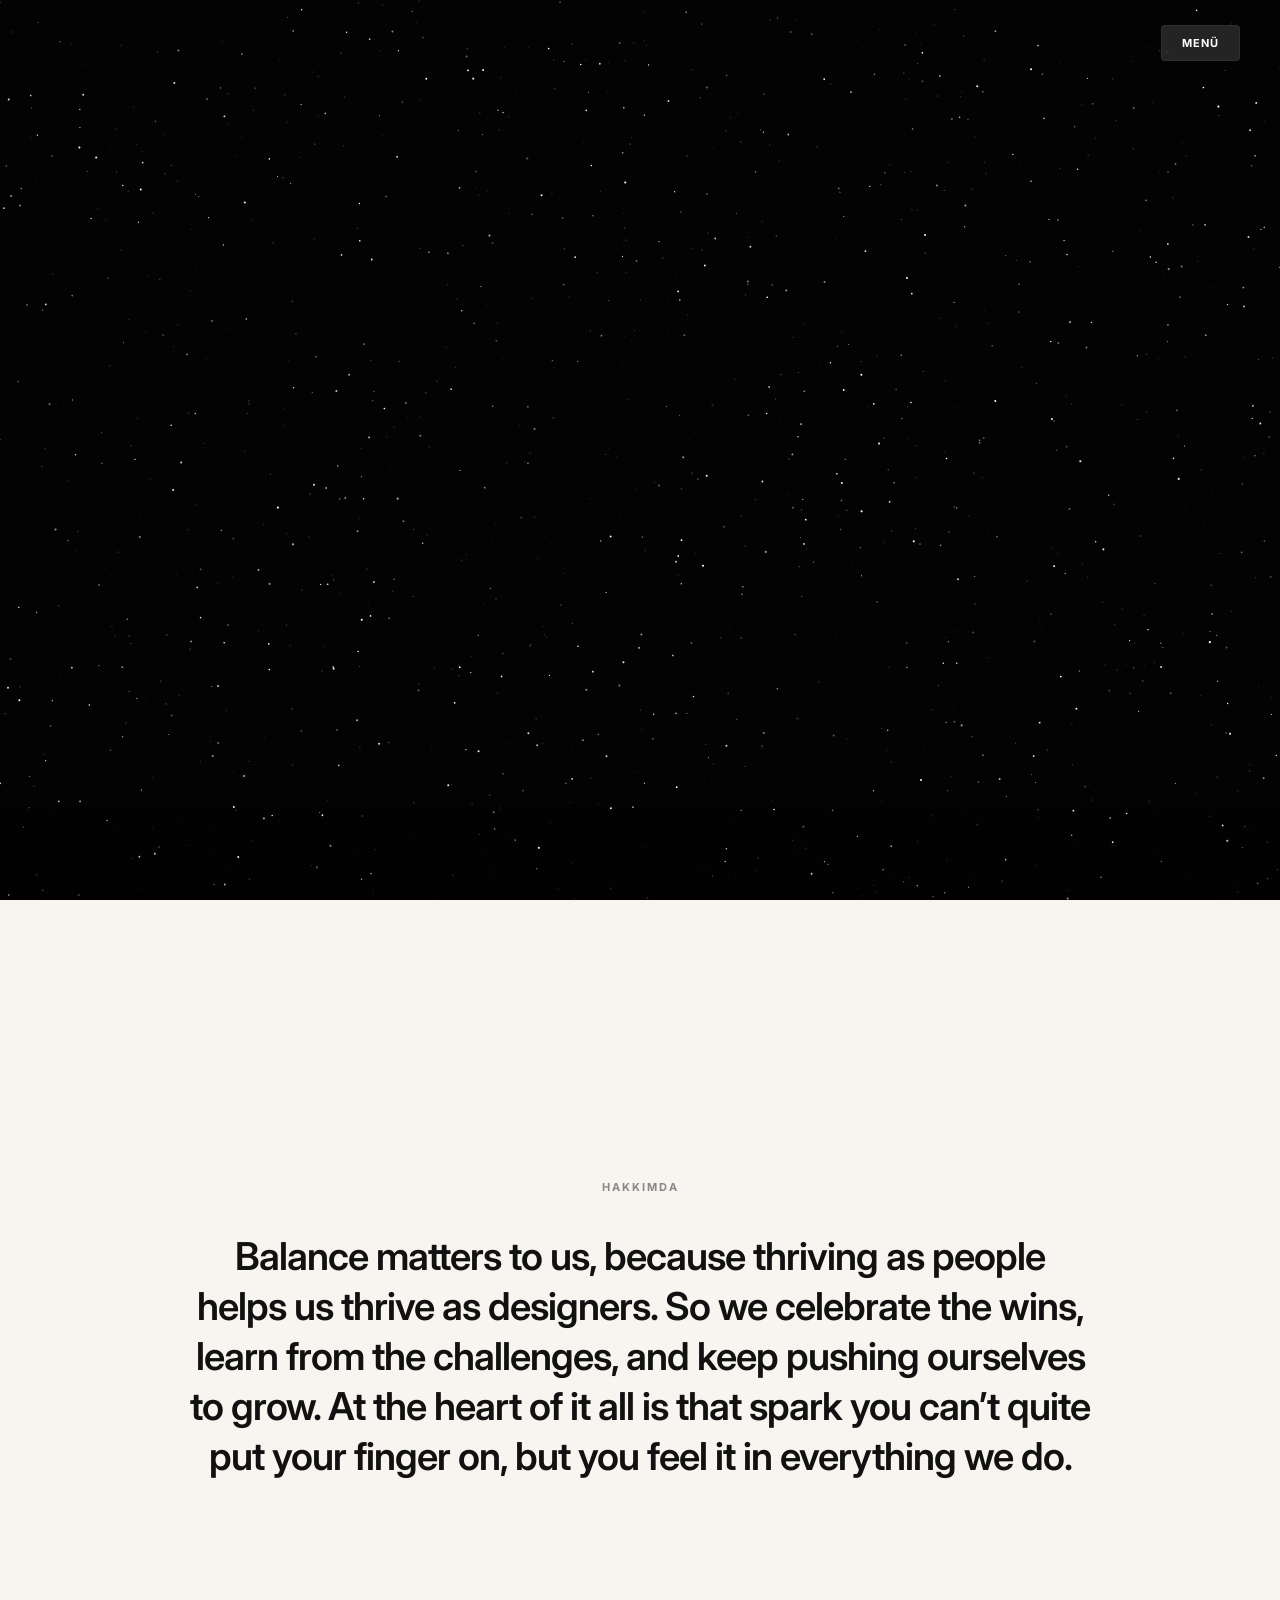
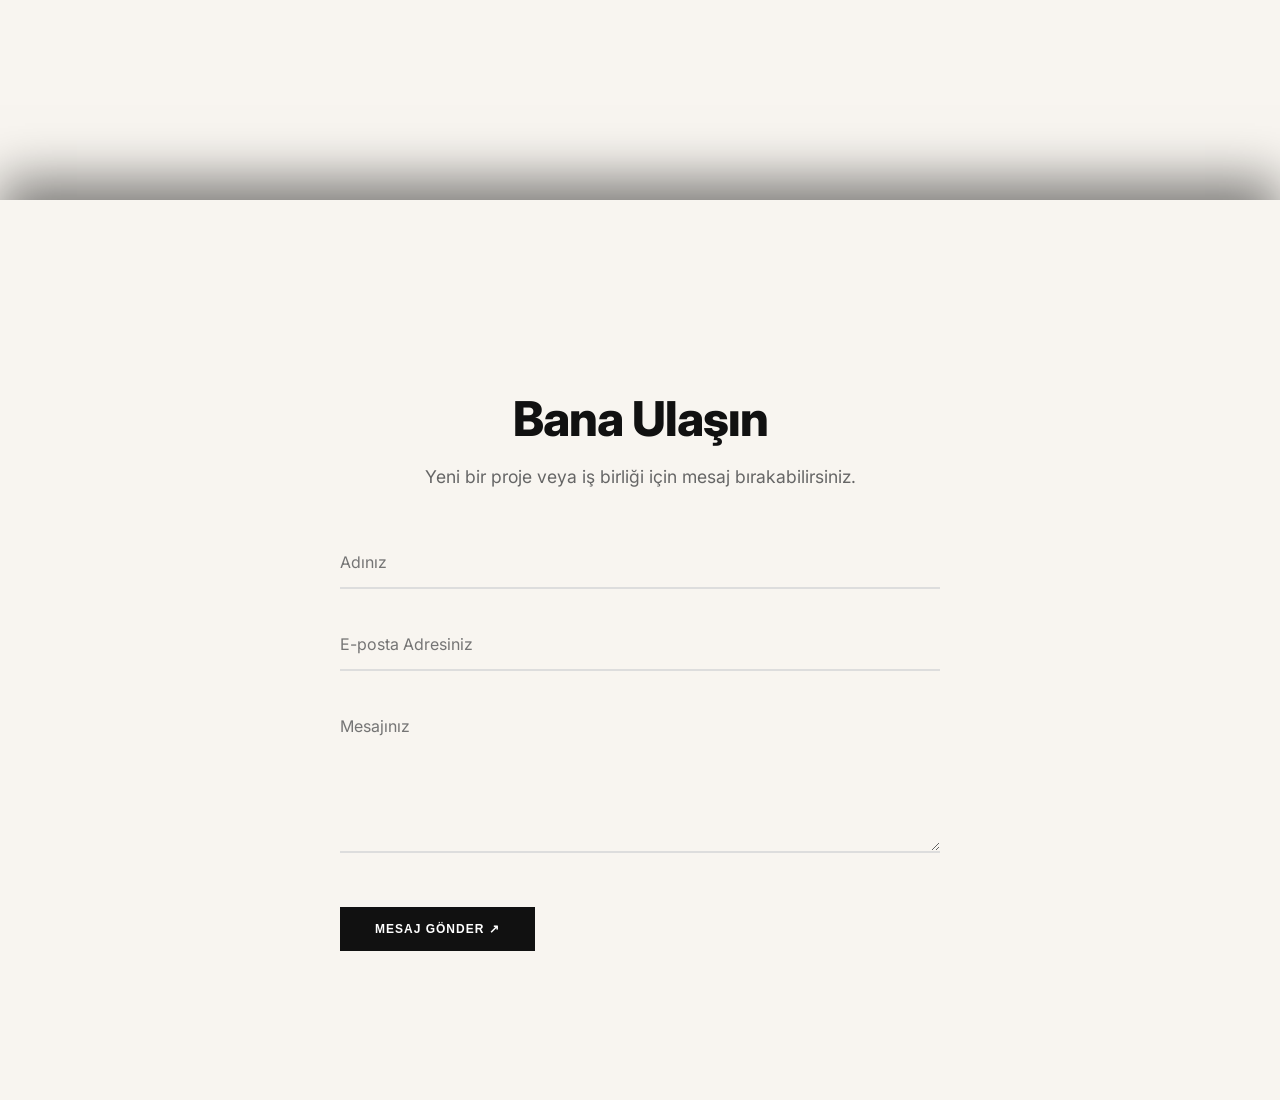
==== commit 43b82726: "Tam ekran menu, butona tiklaninca acilan kucuk bir dropdown menuye cevrildi" ====
--- a/index.html
+++ b/index.html
@@ -24,22 +24,18 @@
         <div class="header-left">
             <!-- Ana sayfada sol üst boş -->
         </div>
-        <div class="header-right">
+        <div class="header-right" style="position: relative;">
             <div class="menu-card" id="menuToggle">
                 <span>MENÜ</span>
             </div>
+            <div class="menu-dropdown" id="menuDropdown">
+                <a href="/">ANA SAYFA</a>
+                <a href="haberler">HABERLER</a>
+                <a href="#about">HAKKIMDA</a>
+                <a href="#contact">İLETİŞİM</a>
+            </div>
         </div>
     </header>
-
-    <div class="menu-overlay" id="menuOverlay">
-        <span class="close-menu" id="closeMenu">&times;</span>
-        <div class="menu-links">
-            <a href="/">ANA SAYFA</a>
-            <a href="haberler">HABERLER</a>
-            <a href="#about">HAKKIMDA</a>
-            <a href="#contact">İLETİŞİM</a>
-        </div>
-    </div>
 
 
     <section class="hero-spacer"></section>
--- a/style.css
+++ b/style.css
@@ -102,66 +102,47 @@
     letter-spacing: 0;
 }
 
-/* Tam Ekran Menü (Overlay) Stilleri */
-.menu-overlay {
-    position: fixed;
-    top: 0;
-    left: 0;
-    width: 100vw;
-    height: 100vh;
-    background: rgba(3, 3, 3, 0.95);
-    backdrop-filter: blur(10px);
-    -webkit-backdrop-filter: blur(10px);
-    z-index: 3000;
+/* Dropdown Menü Stilleri */
+.menu-dropdown {
+    position: absolute;
+    top: calc(100% + 15px);
+    right: 0;
+    background: rgba(45, 45, 45, 0.95);
+    backdrop-filter: blur(8px);
+    -webkit-backdrop-filter: blur(8px);
+    border: 1px solid rgba(255, 255, 255, 0.1);
+    border-radius: 8px;
+    padding: 10px 0;
     display: flex;
     flex-direction: column;
-    align-items: center;
-    justify-content: center;
+    min-width: 160px;
     opacity: 0;
-    pointer-events: none;
-    transition: opacity 0.3s ease;
-}
-
-.menu-overlay.active {
+    visibility: hidden;
+    transform: translateY(-10px);
+    transition: all 0.3s ease;
+    box-shadow: 0 10px 30px rgba(0,0,0,0.3);
+}
+
+.menu-dropdown.active {
     opacity: 1;
-    pointer-events: all;
-}
-
-.close-menu {
-    position: absolute;
-    top: 30px;
-    right: 40px;
-    font-size: 50px;
-    font-weight: 300;
-    color: #fff;
-    cursor: pointer;
-    transition: transform 0.3s ease, color 0.3s ease;
-}
-
-.close-menu:hover {
-    transform: rotate(90deg);
-    color: #3b82f6;
-}
-
-.menu-links {
-    display: flex;
-    flex-direction: column;
-    gap: 40px;
-    text-align: center;
-}
-
-.menu-links a {
+    visibility: visible;
+    transform: translateY(0);
+}
+
+.menu-dropdown a {
     color: #fff;
     text-decoration: none;
-    font-size: 2.5rem;
-    font-weight: 800;
-    letter-spacing: 3px;
-    transition: color 0.3s ease, transform 0.3s ease;
-}
-
-.menu-links a:hover {
+    font-size: 12px;
+    font-weight: 600;
+    padding: 12px 25px;
+    transition: background 0.2s ease, color 0.2s ease;
+    text-align: left;
+    letter-spacing: 1px;
+}
+
+.menu-dropdown a:hover {
+    background: rgba(255, 255, 255, 0.08);
     color: #3b82f6;
-    transform: translateY(-3px);
 }
 
 
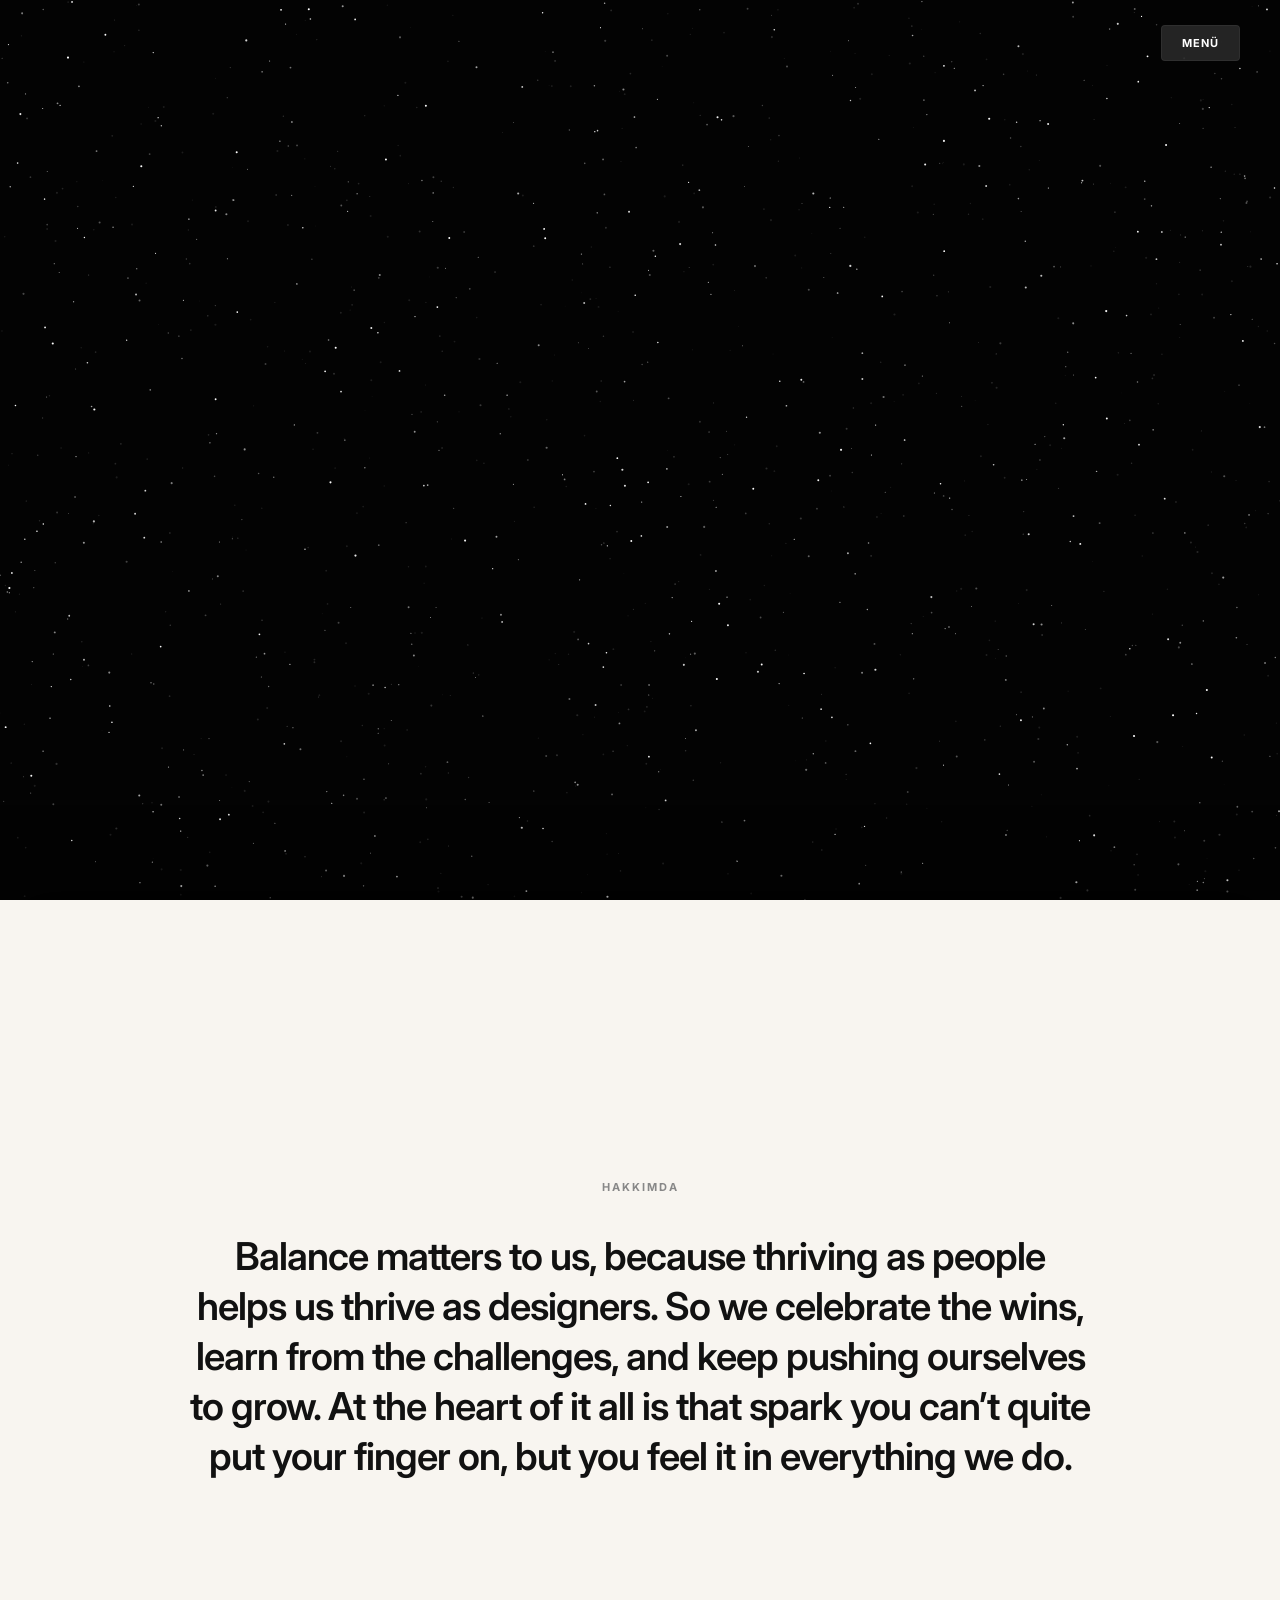
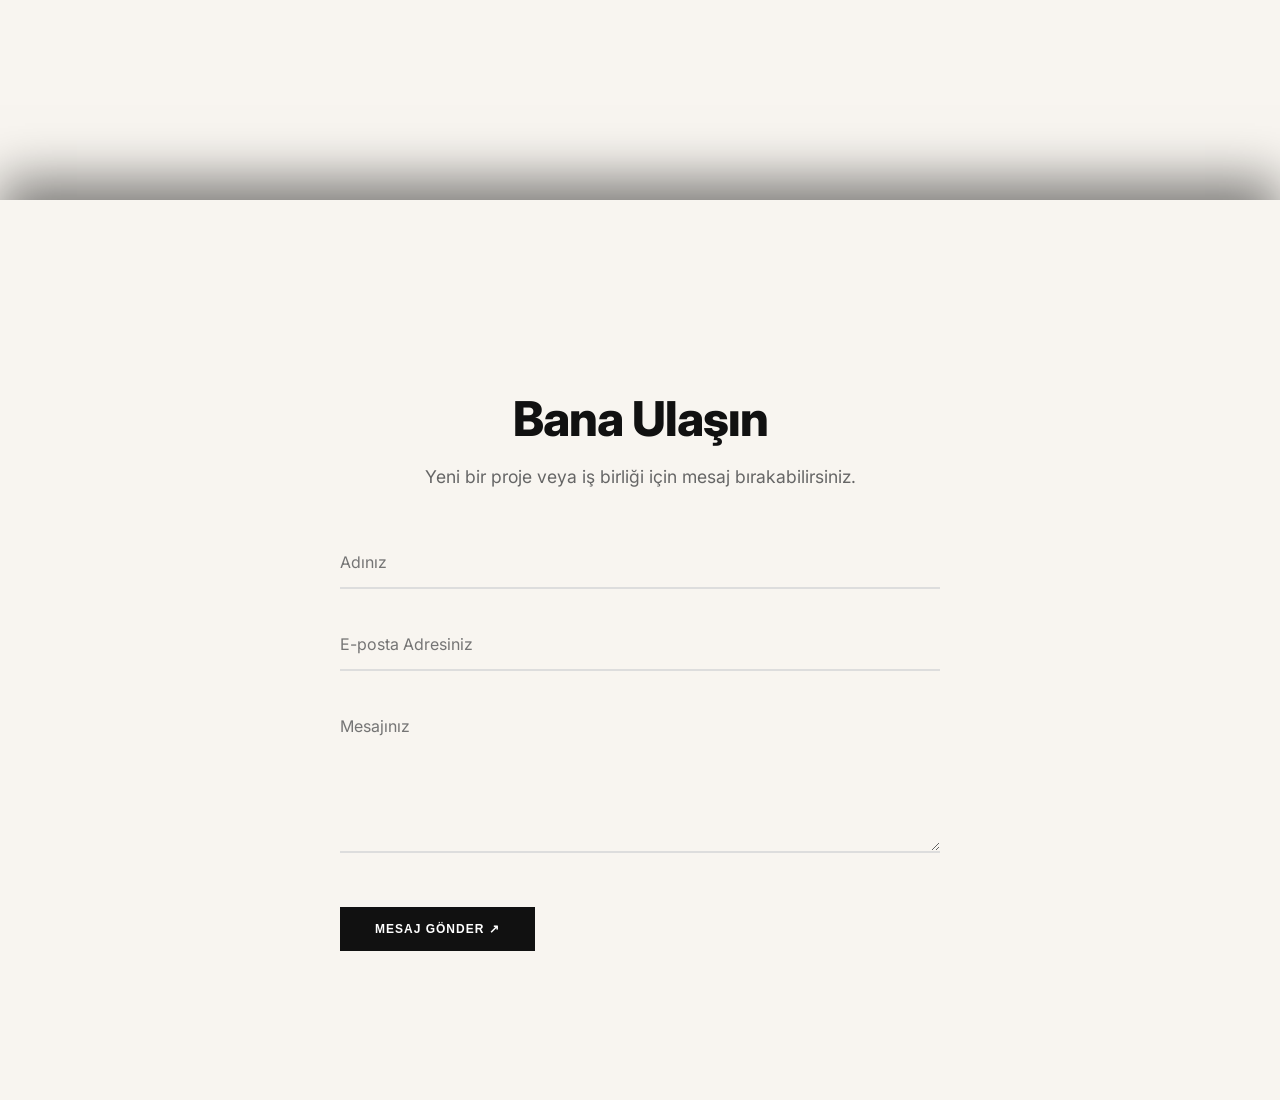
==== commit e328be92: "Telegram uzerinden yonetilebilen duyuru/kayan yazi cubugu eklendi" ====
--- a/index.html
+++ b/index.html
@@ -20,7 +20,13 @@
 </head>
 
 <body>
-    <header class="main-header">
+    <div id="ticker-bar" class="ticker-bar" style="display: none;">
+        <div class="ticker-wrap">
+            <div class="ticker" id="tickerText"></div>
+        </div>
+    </div>
+
+    <header class="main-header" id="mainHeader">
         <div class="header-left">
             <!-- Ana sayfada sol üst boş -->
         </div>
--- a/style.css
+++ b/style.css
@@ -146,6 +146,49 @@
 }
 
 
+/* Duyuru Kayan Yazı (Ticker) */
+.ticker-bar {
+    width: 100%;
+    background-color: #1a1a1a; /* Siyahtan biraz açık gri */
+    height: 35px;
+    line-height: 35px;
+    overflow: hidden;
+    position: absolute;
+    top: 0;
+    left: 0;
+    z-index: 2000;
+    border-bottom: 1px solid rgba(255,255,255,0.05);
+}
+
+.ticker-wrap {
+    width: 100%;
+    overflow: hidden;
+    white-space: nowrap;
+}
+
+.ticker {
+    display: inline-block;
+    white-space: nowrap;
+    animation: tickerAnim 18s linear infinite;
+    color: #f8f5f0;
+    font-size: 13px;
+    font-weight: 600;
+    letter-spacing: 1px;
+}
+
+.ticker-bar:hover .ticker {
+    animation-play-state: paused;
+}
+
+@keyframes tickerAnim {
+    0% { transform: translateX(100vw); }
+    100% { transform: translateX(-100%); }
+}
+
+body.has-ticker .main-header {
+    top: 50px !important;
+}
+
 @media (max-width: 768px) {
     .main-header {
         padding: 0 20px;
